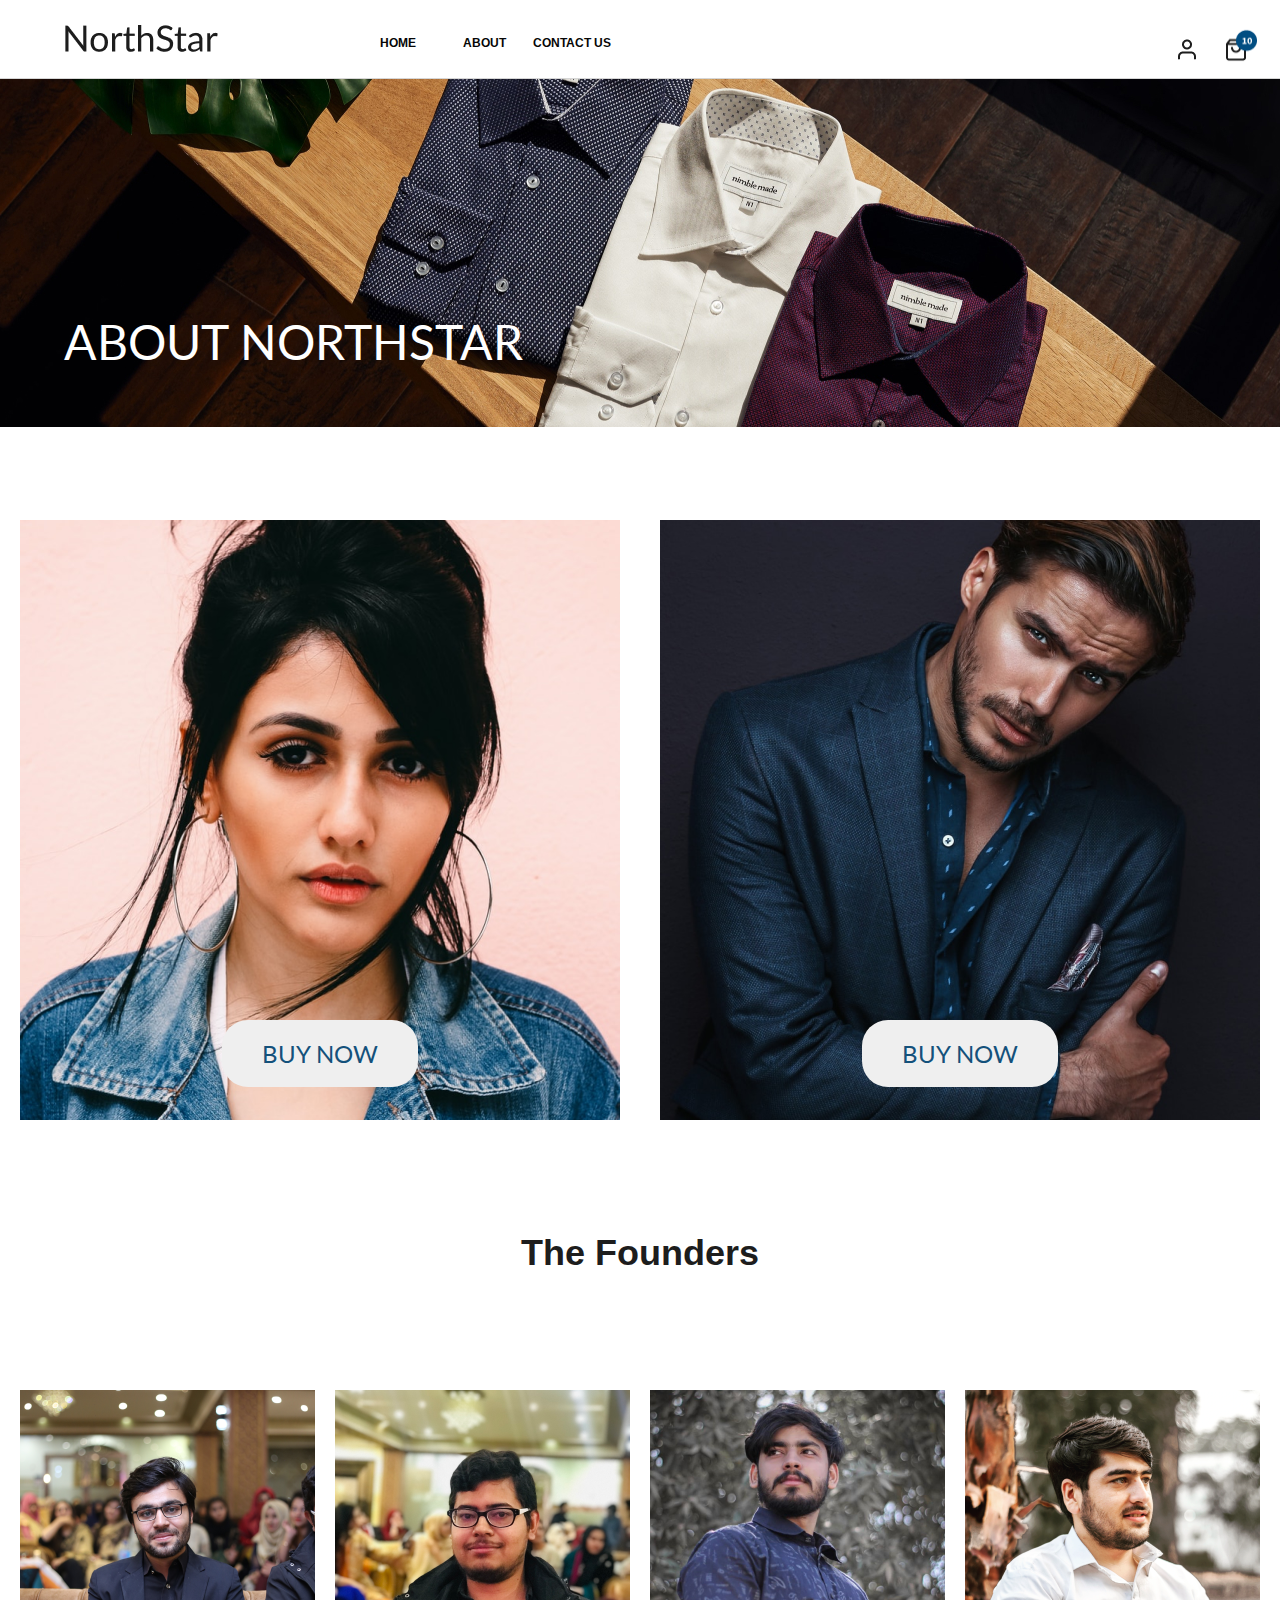
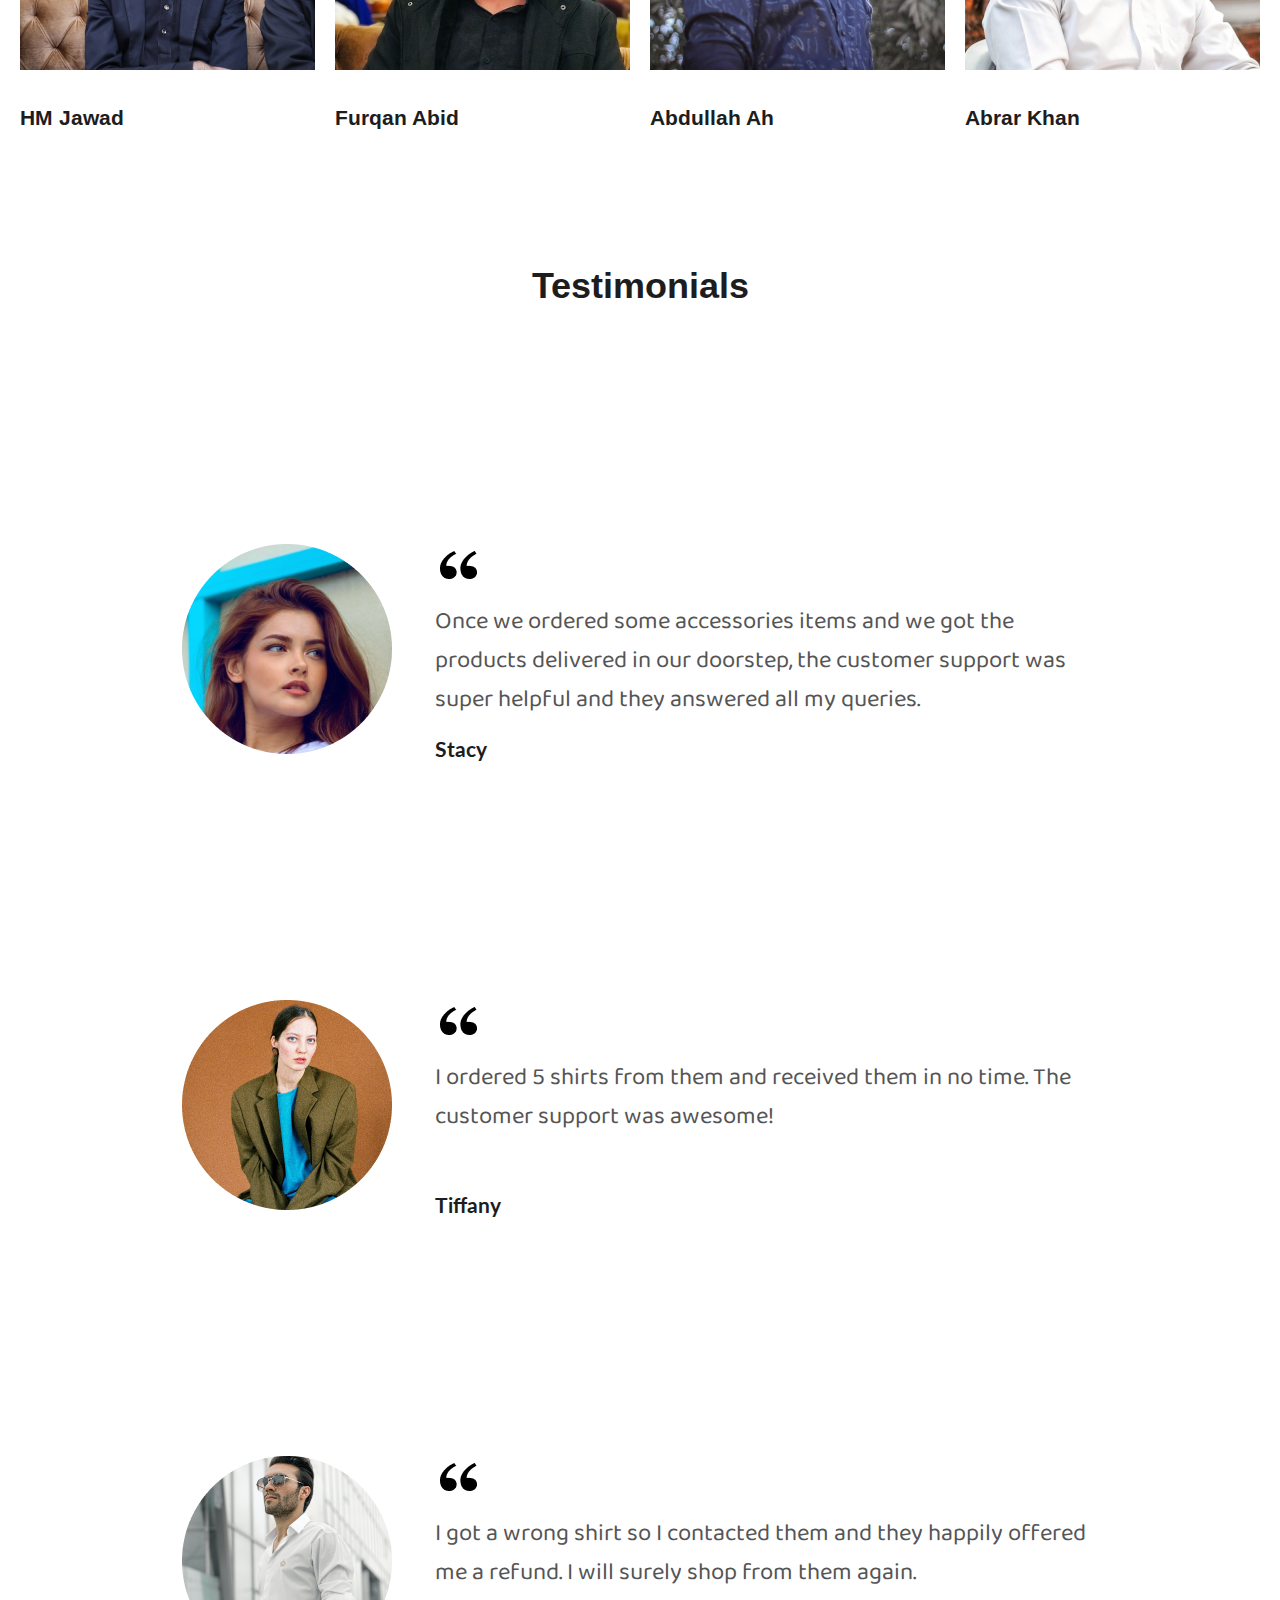
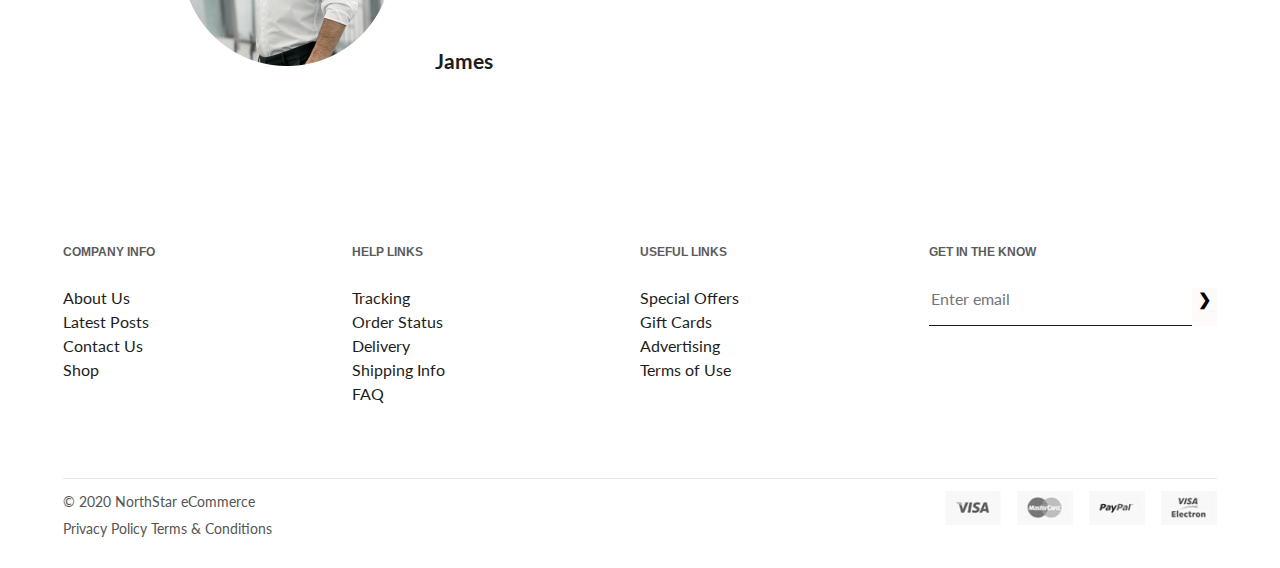
==== about.html @ 8b6afe8f "reviwe10/01/2568" ====
<!DOCTYPE html>
<html lang="en">
    <header>
        <meta charset="UTF-8">
        <meta name="viewport" content="width=device-width, initial-scale=1.0">
        <title>Multiple page</title>
        <link rel="stylesheet" href="about-style.css">
        <!-- font style -->
        <link rel="preconnect" href="https://fonts.googleapis.com">
        <link rel="preconnect" href="https://fonts.gstatic.com" crossorigin>
        <link href='https://fonts.googleapis.com/css?family=Baloo' rel='stylesheet'>
        <link href="https://fonts.googleapis.com/css2?family=Arimo:ital,wght@0,400..700;1,400..700&family=Lato:ital,wght@0,100;0,300;0,400;0,700;0,900;1,100;1,300;1,400;1,700;1,900&display=swap" rel="stylesheet">

    <body>
        <head>
            <nav>
                <div class="logo">
                    <img src="images/home/logo.png">
                </div>
                <div class="nav-groug">
                    <div class="nav-mix">
                    <div class="nav-links">
                        <a href="index.html">HOME</a>
                        <a href="about.html">ABOUT</a>
                        <a href="contact.html">CONTACT US</a>
                    </div>
                    </div>
                    <div class="nav-login">
                        <img class="user-icon" src="images/home/user-icon.png">
                        <img class="cart-icon" src="images/home/cart-icon.png">
                        <img class="menu-icon" src="images/home/menu-icon.png">
                    </div>
                </div>
            </nav>
        </head>

        <section class="welcome">
            <img src="images/about-northstar/bg-about.png">
            <div class="welcome-overlay">
                <h1>About Northstar</h1>
            </div>
        </section>

        <!-- select man or woman -->
        <section class="select-mix">
            <div class="select woman">
                <img src="images/about-northstar/select-woman.png">
                <div class="select-overlay">
                    <button>BUY NOW</button> 
                </div>
            </div>
            <div class="select man">
                <img src="images/about-northstar/select-man.png">
                <div class="select-overlay">
                    <button>BUY NOW</button> 
                </div>
            </div>
        </section>

        <!-- The Founders -->
        <section class="the-founders">
            <div class="the-founders-title">
                <h2>The Founders</h2>
            </div>

            <div class="the-founders-mix">
                <div class="the-founders-people">
                    <img src="images/about-northstar/founders-1.png">
                    <b>HM Jawad</b>
                </div>
                <div class="the-founders-people two">
                    <img src="images/about-northstar/founders-2.png">
                    <b>Furqan Abid</b>
                </div>
                <div class="the-founders-people three">
                    <img src="images/about-northstar/founders-3.png">
                    <b>Abdullah Ah</b>
                </div>
                <div class="the-founders-people four">
                    <img src="images/about-northstar/founders-4.png">
                    <b>Abrar Khan</b>
                </div>
            </div>
        </section>

        <!-- Testimonials -->
        <section class="testimonials-mix">
            <div class="testimonials-title">
                <h2>Testimonials</h2>
            </div>

            <div class="testimonials-people">
                <div class="testimonials-images">
                    <img src="images/about-northstar/testimonials-people-1.png">
                </div>
                <div class="testimonials-text">
                    <img src="images/about-northstar/testimonials-icon.png">
                    <b>Once we ordered some accessories items and we got the products delivered in our doorstep, the customer support was super helpful and they answered all my queries.</b>
                    <p>Stacy</p>
                </div>
            </div>
            <div class="testimonials-people two">
                <div class="testimonials-images two">
                    <img src="images/about-northstar/testimonials-people-2.png">
                </div>
                <div class="testimonials-text two">
                    <img src="images/about-northstar/testimonials-icon.png">
                    <b>I ordered 5 shirts from them and received them in no time. The customer support was awesome!</b>
                    <p>Tiffany</p>
                </div>
            </div>
            <div class="testimonials-people three">
                <div class="testimonials-images three">
                    <img src="images/about-northstar/testimonials-people-3.png">
                </div>
                <div class="testimonials-text three">
                    <img src="images/about-northstar/testimonials-icon.png">
                    <b>I got a wrong shirt so I contacted them and they happily offered me a refund. I will surely shop from them again.</b>
                    <p>James</p>
                </div>
            </div>
        </section>

        <!-- footer -->
        <footer class="footer">
            <div class="footer-mix">
                <div class="footer-list">
                    <b>Company Info</b>
                    <p>About Us</p>
                    <p>Latest Posts</p>
                    <p>Contact Us</p>
                    <p>Shop</p>
                </div>
                <div class="footer-list footer-two">
                    <b>Help Links</b>
                    <p>Tracking</p>
                    <p>Order Status</p>
                    <p>Delivery</p>
                    <p>Shipping Info</p>
                    <p>FAQ</p>
                </div>
                <div class="footer-list footer-three">
                    <b>Useful Links</b>
                    <p>Special Offers</p>
                    <p>Gift Cards</p>
                    <p>Advertising</p>
                    <p>Terms of Use</p>
                </div>
                <div class="footer-list footer-four">
                    <b>Get in the Know</b>
                    <form class="email-form">
                        <input type="email" placeholder="Enter email">
                        <button type="submit">&#10095;</button>
                    </form>
                </div>
            </div>
            <div class="footer-bottom">
                <div class="footer-policy">
                    <p class="footer-title">© 2020 NorthStar eCommerce</p>
                    <p class="footer-title-two">Privacy Policy  Terms & Conditions</p>
                </div>
                <div class="payment-icons">
                    <img src="images/home/footer-visa-1.png" >
                    <img src="images/home/footer-master-card-2.png" >
                    <img src="images/home/footer-paypal-3.png" >
                    <img src="images/home/footer-electon-4.png" >
                </div>
            </div>
        </footer>

    </body>
</html>
---- about-style.css ----
body {
    margin: 0;
    padding: 0;
    color: #333;
    font-weight: 400;
    font-style: normal;
    width: 100%;
    overflow-x: hidden;
}

header {
    background: #FFFFFF;
    color: #5b5b5b;
    position: sticky;
    scroll-snap-type: y mandatory;
    top: 0;
    z-index: 1000;
}

.logo {
    max-width: 156px;
    height: 44px;
    /* padding: 0px; */
    /* margin: 0; */
    /* display: flex; */
    align-content: center;
}

h1 {
    font-family: "Lato";
    font-style: normal;
}

p {
    font-family: "Lato";
    font-style: normal;
    font-weight: 400;
}

a {
    font-family: "Lato";
    font-style: normal;
}

button {
    font-family: "Lato";
    font-style: normal;
}

nav {
    display: flex;
    align-items: flex-end;
    padding: 18px 65px 16px;
    color: #fff;
    border-bottom: 1px solid #D6D6D6;
    gap: 140px;
}

.nav-groug {
    display: flex;
    justify-content: space-between
}

.nav-mix {
    display: flex;
}

.nav-links {
    list-style: none;
    color: #fff;
    gap: 8px;
    margin: 0;
    padding: 0;
    align-items: center;
    display: flex;
}

.nav-links a {
    font-family: "Arimo";
    font-weight: 700;
    font-style: normal;
    font-size: 12px;
    transition: color 0.3s;
    text-decoration: none;
    color: #060606;
    width: 79px;
    height: 16px;
    text-align: center;
}

.nav-login {
    display: flex;
    gap: 25px;
    margin: 0;
    padding-left: 564px;
    align-items: flex-end;
}

.user-icon .menu-icon {
    width: 24px;
    height: 24px;
}

.cart-icon {
    width: 33px;
    height: 39px;
}

.nav-links a:hover {
    color: #024E82;
}

.welcome {
    color: #060606;
    text-align: center;
    position: relative;
}

.welcome img {
    /* max-width: 1440px; */
    height: 348px;
    object-fit: cover;
    width: 100%;
}

.welcome-overlay {
    position: absolute;
    bottom: 70px;
    max-width: 460px;
    width: 100%;
    /* transform: translate(60px, -50%); */
    text-transform: uppercase;
    left: 63px;
}

.welcome h1 {
    color: #ffffff;
    font-size: 48px;
    margin: 0;
    font-weight: 400;
    width: 460px;
    height: 48px;
}

/* select man or woman */
.select-mix {
    grid-template-columns: 600px 600px;
    display: grid;
    gap: 40px;
    justify-content: center;
    margin: 89px 63px 0;
}

.select {
    position: relative;
}

.select img {
    width: 600px;
    height: 600px;
}

.select-overlay {
    position: absolute;
    bottom: 37px;
    /* max-width: 460px; */
    /* width: 100%; */
    /* transform: translate(-50%, -50%); */
    left: 202px;
}

.select-mix button {
    font-family: 'Lato';
    font-size: 24px;
    font-weight: 400;
    color: #14517B;
    width: 196px;
    height: 67px;
    border-radius: 26px;
    border: none;
}

.select-mix button:hover {
    background-color: #024E82;
    color: #D6D6D6;
}

/* The Founders */
.the-founders {
    display: flex;
    flex-direction: column;
    align-items: center;
    margin: 107px 63px 110px;
}

.the-founders-title {
    margin-bottom: 115px;
}

.the-founders-title h2 {
    font-family: Arimo;
    font-size: 36px;
    font-weight: 700;
    margin: 0;
    color: #1D1D1D;
}

.the-founders-mix {
    display: grid;
    grid-template-columns: repeat(4, 295px);
    gap: 20px;
}

.the-founders-people {
    height: 364px;
}

.the-founders-mix img {
    width: 295px;
    height: 280px;
    object-fit: cover;
    margin-bottom: 32px;
}

.the-founders-mix b {
    font-family: 'Arimo';
    font-size: 21px;
    font-weight: 700;
    /* text-align: center; */
    color: #1D1D1D;
}

/* Testimonials */
.testimonials-mix {
    display: flex;
    flex-direction: column;
    align-items: center;
    /* margin: 107px 63px 110px; */
}

.testimonials-title {
    margin-bottom: 115px;
}

.testimonials-title h2 {
    font-family: Arimo;
    font-size: 36px;
    font-weight: 700;
    margin: 0;
    color: #1D1D1D;
}

.testimonials-people {
    display: grid;
    grid-template-columns: 210px 663px;
    width: 1366px;
    height: 456px;
    justify-content: center;
    align-items: center;
    gap: 43px;
}

.testimonials-text {
    display: flex;
    flex-direction: column;
}

.testimonials-text img {
    width: 48px;
    height: 48px;
    margin-bottom: 12px;
}

.testimonials-text b {
    width: 663px;
    height: 102px;
    font-family: 'Baloo';
    font-weight: 400;
    font-size: 24px;
    color: #555555;
}

.testimonials-text p {
    font-size: 21px;
    font-weight: 700;
    color: #1D1D1D;
    margin: 0;
    margin-top: 32px;
}

/* footer */
.footer {
    padding: 53px 63px 31px;
}

.footer-mix {
    display: flex;
    margin-bottom: 70px;
}

.footer-list {
    flex: 1;
    min-width: 200px;
}

.footer-list b {
    font-size: 12px;
    text-transform: uppercase;
    display: block;
    margin-bottom: 29px;
    font-weight: 700;
    font-family: 'Arimo';
}

.footer-list p {
    margin: 0 0 5px;
    font-size: 16px;
    color: #1D1D1D;
}

.footer-list p:hover {
    text-decoration: underline;
}

.email-form {
    display: flex;
    align-items: center;
    color: #555555;
}

.email-form input {
    flex: 1;
    padding-bottom: 17px;
    border: none;
    font-size: 16px;
    font-family: 'Lato';
    font-weight: 400;
    display: block;
    border-bottom: 1px solid #1D1D1D;
}

.email-form button {
    padding-bottom: 17px;
    border: none;
    background-color: snow;
    font-size: 16px;
    font-weight: 900;
}

.email-form button:hover {
    color: #ef1313;
}

.footer-bottom {
    display: flex;
    justify-content: space-between;
    align-items: center;
    font-size: 14px;
    color: #555555;
    border-top: 1px solid #E8E8E8;
}

.footer-title {
    margin-bottom: 10px;
}

.footer-title-two {
    margin: 0;
}

.payment-icons {
    display: flex;
    gap: 16px;
}

.payment-icons img {
    width: 56px;
    height: 34px;
}
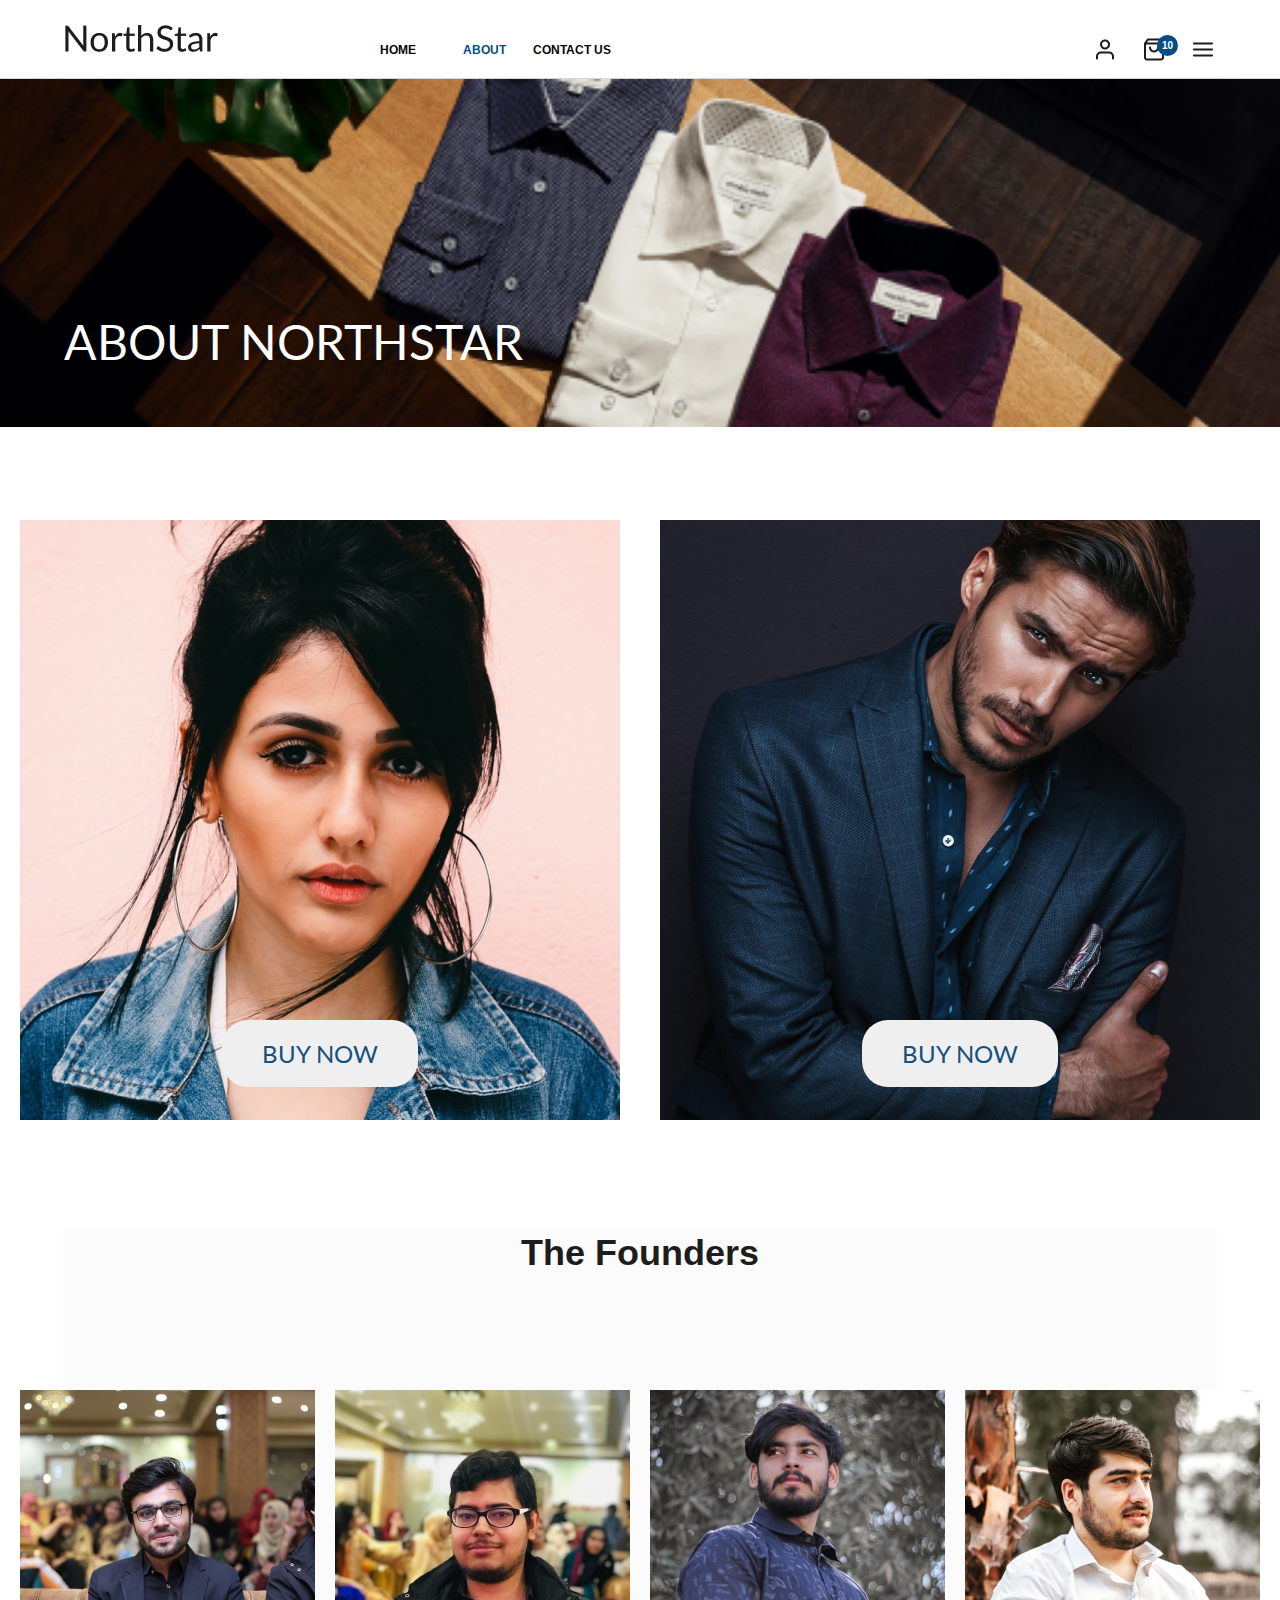
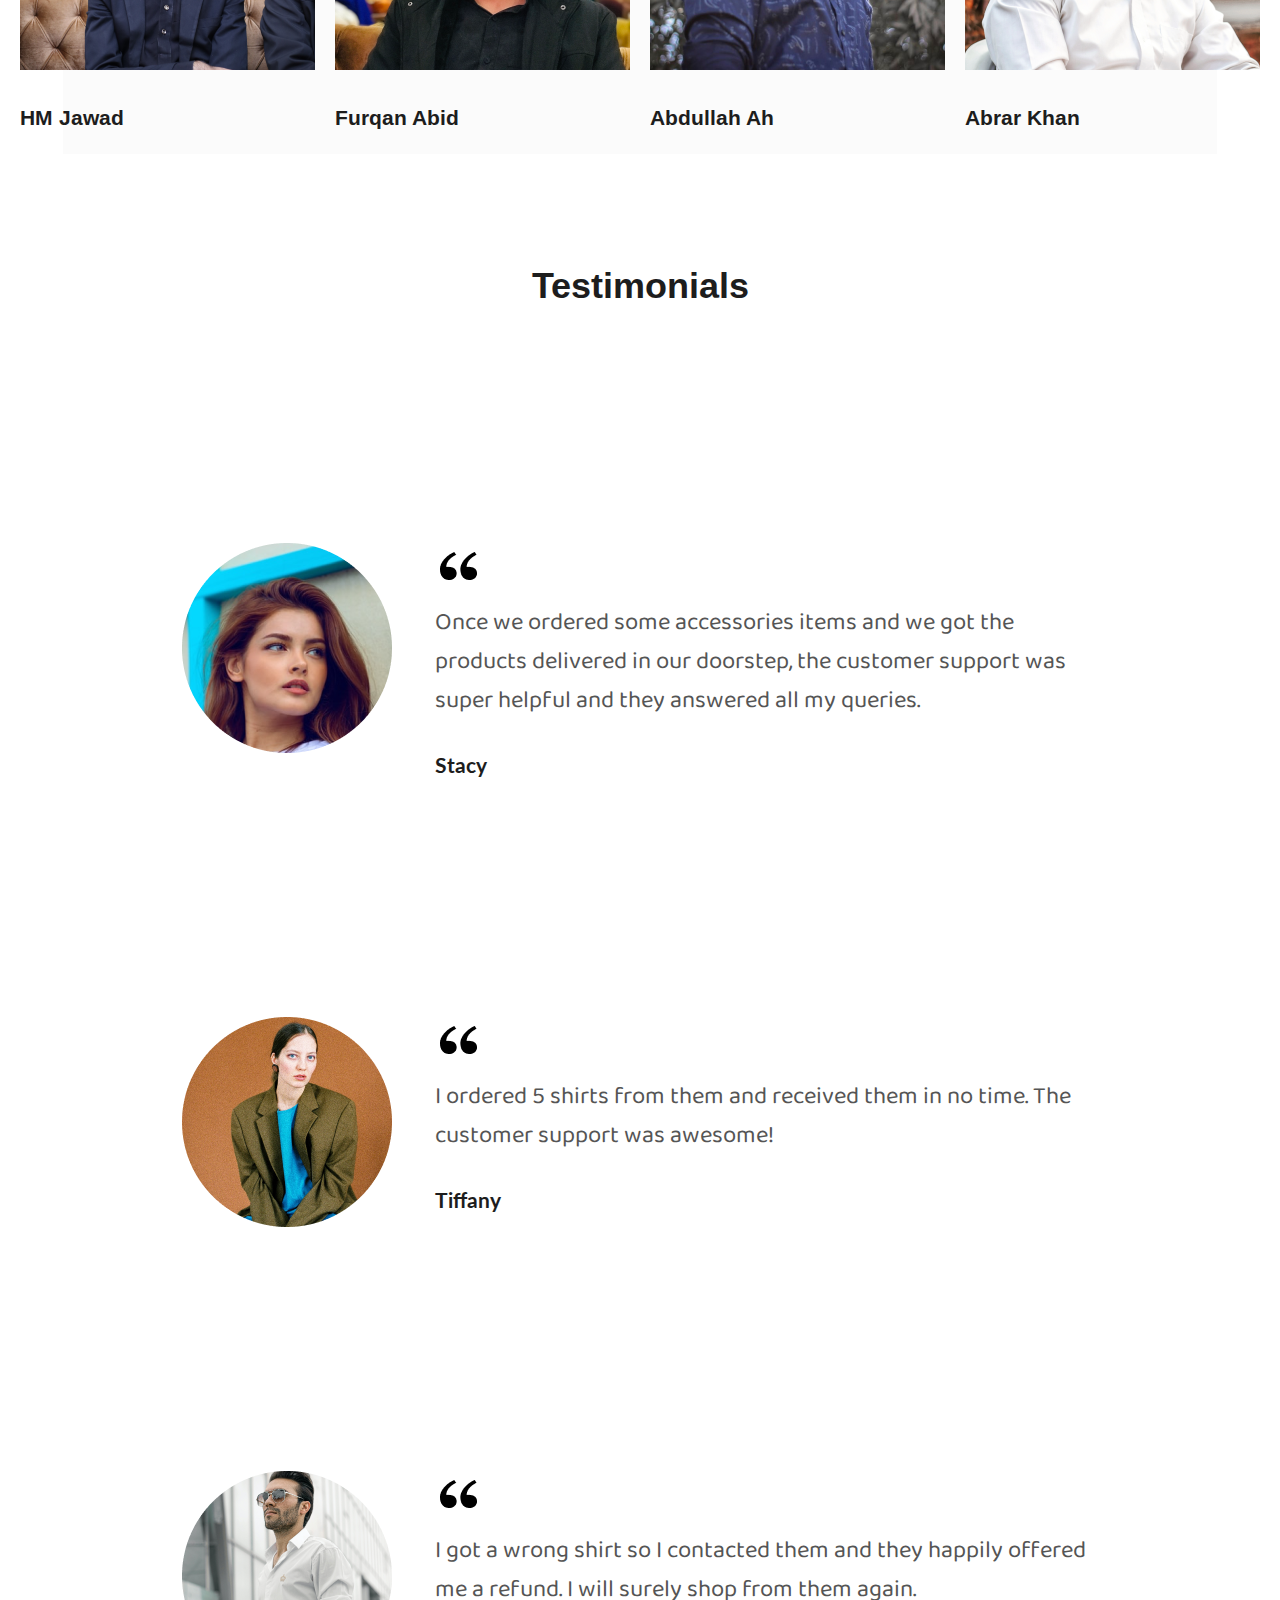
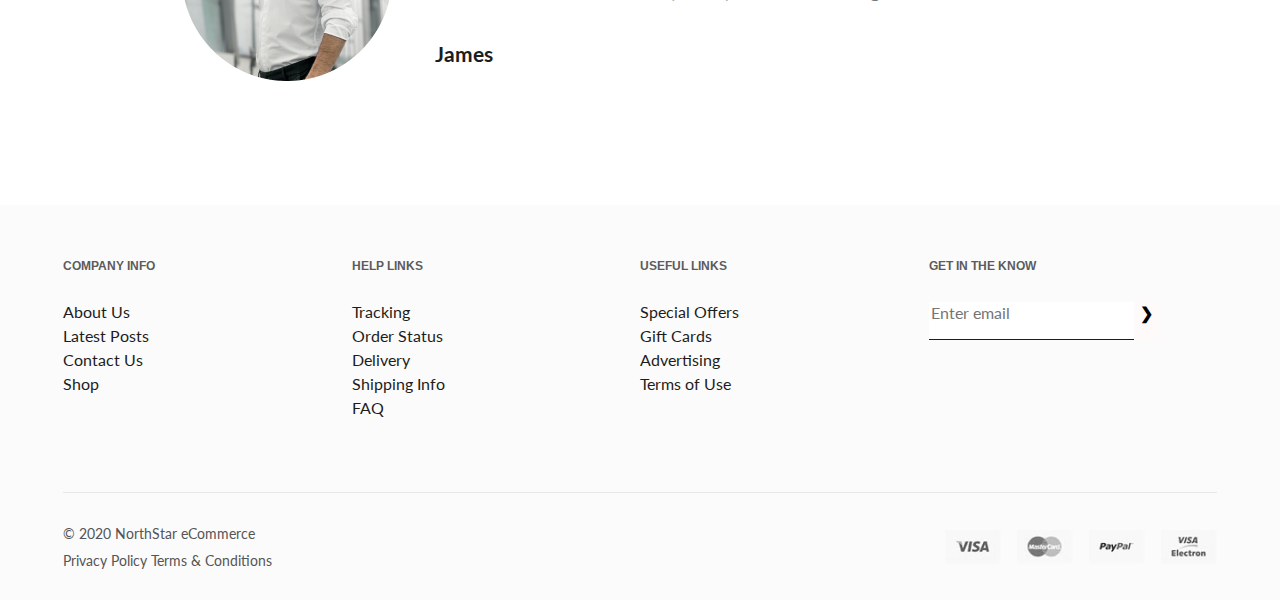
==== commit bc71670b: "review code 15/01/68-2" ====
--- a/about.html
+++ b/about.html
@@ -4,7 +4,7 @@
         <meta charset="UTF-8">
         <meta name="viewport" content="width=device-width, initial-scale=1.0">
         <title>Multiple page</title>
-        <link rel="stylesheet" href="about-style.css">
+        <link rel="stylesheet" href="style.css">
         <!-- font style -->
         <link rel="preconnect" href="https://fonts.googleapis.com">
         <link rel="preconnect" href="https://fonts.gstatic.com" crossorigin>
@@ -20,23 +20,38 @@
                 <div class="nav-groug">
                     <div class="nav-mix">
                     <div class="nav-links">
-                        <a href="index.html">HOME</a>
-                        <a href="about.html">ABOUT</a>
-                        <a href="contact.html">CONTACT US</a>
+                        <a href="index.html" class="nav-black">HOME</a>
+                        <a href="about.html" class="nav-blue">ABOUT</a>
+                        <a href="contact.html" class="nav-black">CONTACT US</a>
                     </div>
                     </div>
                     <div class="nav-login">
                         <img class="user-icon" src="images/home/user-icon.png">
-                        <img class="cart-icon" src="images/home/cart-icon.png">
+                        <div class="cart-mix">
+                            <img class="cart-icon" src="images/home/cart-icon.png" alt="Cart Icon">
+                            <div class="cart-circle">
+                              <!-- <img src="images/home/cart-icon-circle.png" alt="Cart Icon Circle"> -->
+                              <div class="cart-num">
+                                <input type="text" value="10" />
+                              </div>
+                            </div>
+                        </div>
                         <img class="menu-icon" src="images/home/menu-icon.png">
                     </div>
                 </div>
             </nav>
         </head>
-
-        <section class="welcome">
+        <div class="hamburger-menu">
+            <nav class="hamham-bar">
+                <a href="index.html">HOME</a>
+                <a href="about.html">ABOUT</a>
+                <a href="contact.html">CONTACT US</a>
+            </nav>
+        </div>
+
+        <section class="welcome-mini">
             <img src="images/about-northstar/bg-about.png">
-            <div class="welcome-overlay">
+            <div class="welcome-overlay-mini">
                 <h1>About Northstar</h1>
             </div>
         </section>
@@ -89,36 +104,45 @@
                 <h2>Testimonials</h2>
             </div>
 
-            <div class="testimonials-people">
-                <div class="testimonials-images">
-                    <img src="images/about-northstar/testimonials-people-1.png">
-                </div>
-                <div class="testimonials-text">
-                    <img src="images/about-northstar/testimonials-icon.png">
-                    <b>Once we ordered some accessories items and we got the products delivered in our doorstep, the customer support was super helpful and they answered all my queries.</b>
-                    <p>Stacy</p>
-                </div>
-            </div>
-            <div class="testimonials-people two">
-                <div class="testimonials-images two">
-                    <img src="images/about-northstar/testimonials-people-2.png">
-                </div>
-                <div class="testimonials-text two">
-                    <img src="images/about-northstar/testimonials-icon.png">
-                    <b>I ordered 5 shirts from them and received them in no time. The customer support was awesome!</b>
-                    <p>Tiffany</p>
-                </div>
-            </div>
-            <div class="testimonials-people three">
-                <div class="testimonials-images three">
-                    <img src="images/about-northstar/testimonials-people-3.png">
-                </div>
-                <div class="testimonials-text three">
-                    <img src="images/about-northstar/testimonials-icon.png">
-                    <b>I got a wrong shirt so I contacted them and they happily offered me a refund. I will surely shop from them again.</b>
-                    <p>James</p>
-                </div>
-            </div>
+            <div class="big-testimonials">
+                <div class="testimonials-people">
+                    <div class="testimonials-images">
+                        <img src="images/about-northstar/testimonials-people-1.png">
+                    </div>
+                    <div class="testimonials-text">
+                        <img src="images/about-northstar/testimonials-icon.png">
+                        <b>Once we ordered some accessories items and we got the products delivered in our doorstep, the customer support was super helpful and they answered all my queries.</b>
+                        <p>Stacy</p>
+                    </div>
+                </div>                
+            </div>
+
+            <div class="big-testimonials">
+                <div class="testimonials-people">
+                    <div class="testimonials-images">
+                        <img src="images/about-northstar/testimonials-people-2.png">
+                    </div>
+                    <div class="testimonials-text">
+                        <img src="images/about-northstar/testimonials-icon.png">
+                        <b>I ordered 5 shirts from them and received them in no time. The customer support was awesome!</b>
+                        <p>Tiffany</p>
+                    </div>
+                </div>                
+            </div>
+
+            <div class="big-testimonials">
+                <div class="testimonials-people">
+                    <div class="testimonials-images">
+                        <img src="images/about-northstar/testimonials-people-3.png">
+                    </div>
+                    <div class="testimonials-text">
+                        <img src="images/about-northstar/testimonials-icon.png">
+                        <b>I got a wrong shirt so I contacted them and they happily offered me a refund. I will surely shop from them again.</b>
+                        <p>James</p>
+                    </div>
+                </div>                
+            </div>
+
         </section>
 
         <!-- footer -->
@@ -168,5 +192,14 @@
             </div>
         </footer>
 
+        <script>
+            const hamburger = document.querySelector('.menu-icon');
+            const hamburgermenu = document.querySelector('.hamburger-menu');
+    
+            hamburger.addEventListener('click', () => {
+                hamburgermenu.classList.toggle('show');
+            });
+        </script>
+
     </body>
 </html>
--- a/style.css
+++ b/style.css
@@ -0,0 +1,1571 @@
+/* * {
+    border: 1px solid red;
+} */
+
+body {
+    margin: 0;
+    padding: 0;
+    color: #333;
+    font-weight: 400;
+    font-style: normal;
+    width: 100%;
+    overflow-x: hidden;
+}
+
+header {
+    background: #FFFFFF;
+    color: #5b5b5b;
+    position: sticky;
+    scroll-snap-type: y mandatory;
+    top: 0;
+    z-index: 1000;
+}
+
+.logo {
+    max-width: 156px;
+    height: 44px;
+    /* padding: 0px; */
+    /* margin: 0; */
+    /* display: flex; */
+    align-content: center;
+}
+
+h1 {
+    font-family: "Lato";
+    font-style: normal;
+}
+
+p {
+    font-family: "Lato";
+    font-style: normal;
+}
+
+a {
+    font-family: "Lato";
+    font-style: normal;
+}
+
+button {
+    font-family: "Lato";
+    font-style: normal;
+}
+
+nav {
+    display: flex;
+    align-items: flex-end;
+    padding: 18px 65px 16px;
+    color: #fff;
+    border-bottom: 1px solid #D6D6D6;
+    gap: 140px;
+}
+
+.nav-groug {
+    display: flex;
+    justify-content: space-between;
+    width: 100%;
+}
+
+.nav-mix {
+    display: flex;
+}
+
+.nav-links {
+    list-style: none;
+    color: #fff;
+    gap: 8px;
+    margin: 0;
+    padding: 0;
+    align-items: center;
+    display: flex;
+}
+
+.nav-links a {
+    font-family: "Arimo";
+    font-weight: 700;
+    font-style: normal;
+    font-size: 12px;
+    transition: color 0.3s;
+    text-decoration: none;
+    width: 79px;
+    height: 16px;
+    text-align: center;
+}
+
+.nav-login {
+    display: flex;
+    gap: 25px;
+    margin: 0;
+    /* padding-left: 564px; */
+    align-items: flex-end;
+    cursor: pointer;
+}
+
+.user-icon .menu-icon {
+    width: 24px;
+    height: 24px;
+}
+
+.cart-icon {
+    width: 24px;
+}
+
+.cart-mix {
+  position: relative;
+  display: inline-block;
+}
+
+.cart-icon {
+    display: flex;
+}
+
+.cart-circle {
+    position: absolute;
+    /* top: 0; */
+    right: -12px;
+    /* transform: translateY(-50%); */
+    display: flex;
+    align-items: center;
+    justify-content: center;
+    background-color: #024E82;
+    color: #fff;
+    border-radius: 50%;
+    width: 21px;
+    height: 21px;
+    bottom: 6px;
+}
+
+.cart-num {
+    display: flex;
+}
+
+.cart-num input {
+    border: none;
+    background: transparent;
+    color: #fff;
+    text-align: center;
+    font-size: 10px;
+    /* width: 20px; */
+    font-weight: 700;
+    width: 100%;
+}
+
+/* .cart-num input:focus {
+  outline: none;
+} */
+
+/* .nav-links a:hover {
+    color: #024E82;
+} */
+
+.nav-blue {
+    color: #024E82;
+}
+
+.nav-black {
+    color: #060606;
+}
+
+.menu-icon {
+    cursor: pointer;
+}
+
+.hamham-bar {
+    cursor: pointer;
+    flex-direction: column;
+    align-items: flex-start;
+    gap: 15px;
+    padding: 0px 15px;
+    border: none;
+}
+
+.hamham-bar a {
+    text-decoration: none;
+    list-style: none;
+    color: black;
+}
+
+.hamham-bar a:hover{
+    color: #0056b3;
+}
+
+/* Hamburger Menu */
+.hamburger-menu {
+    display: none;
+    flex-direction: column;
+    position: absolute;
+    top: 84px;
+    left: 0;
+    background-color: white;
+    width: 100%;
+    box-shadow: 0px 4px 6px rgba(0, 0, 0, 0.1);
+    padding: 20px;
+    z-index: 999;
+}
+    
+.hamburger-menu.show {
+    display: flex;
+    flex-direction: column;
+}
+
+.welcome {
+    color: #060606;
+    text-align: center;
+    position: relative;
+}
+
+.welcome img {
+    /* max-width: 1440px; */
+    height: 648px;
+    object-fit: cover;
+    width: 100%;
+}
+
+.welcome-overlay {
+    position: absolute;
+    top: 50%;
+    right: 102px;
+    max-width: 460px;
+    /* height: 384px; */
+    width: 100%;
+    transform: translateY(-50%);
+    text-transform: uppercase;
+}
+
+.welcome h1 {
+    color: #ffffff;
+    font-size: 48px;
+    /* font-weight: bold; */
+    line-height: 73px;
+    margin: 0;
+    text-align: center;
+    /* font-family: 'LATO'; */
+    font-weight: 800;
+    line-height: 48px;
+    /* width: 492px; */
+    height: 104px;
+    padding-bottom: 48px;
+    text-shadow: #00000040 4px 0 4px;
+}
+
+.welcome button {
+    background: none;
+    color: #ffffff;
+    border: none;
+    font-size: 21px;
+    width: 175px;
+    height: 58px;
+    line-height: 22px;
+    border: 5px solid rgba(255, 255, 255, 1);
+    font-weight: 700;
+    font-family: 'Lato';
+    cursor: pointer;
+}
+
+.welcome button:hover{
+    background-color: #45c39f;
+    color: #ffffff;
+}
+
+/* about/contact */
+.welcome-mini {
+    color: #060606;
+    text-align: center;
+    position: relative;
+}
+
+.welcome-mini img {
+    /* max-width: 1440px; */
+    height: 348px;
+    object-fit: cover;
+    width: 100%;
+}
+
+.welcome-overlay-mini {
+    position: absolute;
+    bottom: 70px;
+    max-width: 460px;
+    width: 100%;
+    /* transform: translate(60px, -50%); */
+    text-transform: uppercase;
+    left: 63px;
+}
+
+.welcome-mini h1 {
+    color: #ffffff;
+    font-size: 48px;
+    margin: 0;
+    font-weight: 400;
+    width: 460px;
+    height: 48px;
+}
+
+/* Discover NEW Arrivals */
+.new-arrivals {
+    /* display: flex;
+    flex-direction: column;
+    align-items: center; */
+    margin: 42px 63px 18px;
+}
+
+.discover-new-arrivals {
+    /* text-align: center; */
+    /* width: calc(1366px - 116px); */
+    /* margin: 42px auto; */
+    text-align: center;
+    margin-bottom: 48px;
+}
+
+.discover-new-arrivals h2 {
+    font-family: Arimo;
+    font-size: 36px;
+    font-weight: 700;
+    margin: 0;
+    color: rgba(29, 29, 29, 1);
+}
+
+.discover-new-arrivals p {
+    font-weight: 400;
+    font-size: 20px;
+    color: rgba(85, 85, 85, 1);
+    margin: 16px 0 0;
+    height: 48px;
+}
+
+.products-mix {
+    display: grid;
+    grid-template-columns: repeat(4, 295px);
+    gap: 48px 20px;
+    width: calc(1366px - 116px);
+    margin: 42px auto;
+}
+
+.products {
+    display: flex;
+    flex-direction: column;
+    /* justify-content: center; */
+    align-items: center;
+}
+
+.products-mix img {
+    width: 295px;
+    height: 342px;
+    object-fit: cover;
+}
+
+.products-mix b {
+    font-family: 'Baloo';
+    font-size: 16px;
+    font-weight: 400;
+    text-align: center;
+    color: rgba(29, 29, 29, 1);
+    margin: 16px 0 6px;
+}
+
+.products-mix p {
+    font-size: 16px;
+    font-weight: 400;
+    color: #555555;
+    margin: 0;
+}
+
+/* option */
+.option-mix {
+    display: grid;
+    grid-template-columns: repeat(4, 233px);
+    /* justify-content: space-around; */
+    gap: 82px;
+    padding: 70px 0 70px 73px;
+    /* width: 100%; ปิดเพราะทำหน้าจอมือถือ */
+    max-width: 1240px;
+    margin: 0 auto;
+}
+
+.shop-img {
+    width: 30px;
+}
+
+.option-mix img {
+    width: 24px;
+    /* height: 28px; */
+    object-fit: fill;
+}
+
+.option-mix b {
+    font-family: 'Baloo';
+    font-size: 16px;
+    font-weight: 400;
+    color: rgba(29, 29, 29, 1);
+}
+
+.option-mix p {
+    font-weight: 400;
+    font-size: 16px;
+    color: #555555;
+    margin-top: 8px;
+}
+
+.option {
+    display: grid;
+    grid-template-columns: repeat(2, auto);
+    gap: 22px;
+}
+
+/* promotion */
+.promotion-mix {
+    grid-template-columns: 715px 505px;
+    display: grid;
+    gap: 20px;
+    justify-content: center;
+    margin: 37px 63px 89px;
+}
+
+.promotion {
+    background-color: black;
+    display: flex;
+    flex-direction: column;
+    height: 429px;
+    align-items: center;
+    justify-content: center;
+}
+
+.promotion-mix h1 {
+    font-size: 32px;
+    font-weight: 400;
+    text-transform: uppercase;
+    color: white;
+    margin: 0;
+}
+
+.promotion-mix p {
+    font-size: 18px;
+    font-weight: 400;
+    color: white;
+    width: 406px;
+    text-align: center;
+    margin: 24px 0 32px;
+}
+
+.promotion-mix button {
+    font-family: 'Lato';
+    font-size: 14px;
+    font-weight: 400;
+    color: #024E82;
+    width: 140px;
+    height: 48px;
+    cursor: pointer;
+    border: none;
+}
+
+.promotion-mix button:hover {
+    background-color: #024E82;
+    color: #D6D6D6;
+}
+
+/* Top product */
+.image-container {
+    position: relative;
+    overflow: hidden;
+}
+
+.image-container img {
+    width: 100%;
+    height: 100%;
+    object-fit: cover;
+    transition: transform 0.3s ease-in-out;
+}
+
+.image-container:hover img {
+    transform: scale(1.1); /* Zoom-in effect */
+}
+
+.hover-overlay {
+    position: absolute;
+    top: 50%;
+    left: 50%;
+    width: 100%;
+    height: 100%;
+    background-color: rgba(58, 58, 58, 0.72);
+    display: flex;
+    align-items: center;
+    justify-content: center;
+    opacity: 0;
+    transition: opacity 0.3s ease-in-out;
+    transform: translate(-50%, -50%);
+}
+
+.image-container:hover .hover-overlay {
+    opacity: 1;
+    cursor: pointer;
+}
+
+.hover-overlay button {
+    background-color: white;
+    color: black;
+    border: none;
+    font-size: 14px;
+    font-weight: bold;
+    transition: background-color 0.3s ease;
+    width: 153px;
+    height: 48px;
+    font-family: 'Lato';
+    color: #024E82;
+    cursor: pointer;
+}
+
+.hover-overlay button:hover {
+    background-color: black;
+    color: white;
+}
+
+.top-products-mix {
+    margin-bottom: 80px;
+}
+
+.top-sellers-mix {
+    /* margin: 42px 63px 110px; */
+    width: calc(1366px - 116px);
+    margin: 42px auto;
+}
+
+.show-now button {
+    width: 161px;
+    height: 58px;
+    font-size: 16px;
+    font-weight: 400;
+    color: #FFFFFF;
+    border-style: none;
+    background-color: #024E82;
+    cursor: pointer;
+    margin: 0 auto;
+    align-items: center;
+    display: flex;
+    text-align: center;
+    justify-content: center;
+}
+
+/* About page */
+.welcome-mini {
+    color: #060606;
+    text-align: center;
+    position: relative;
+}
+
+.welcome-mini img {
+    /* max-width: 1440px; */
+    height: 348px;
+    object-fit: cover;
+    width: 100%;
+}
+
+.welcome-overlay-mini {
+    position: absolute;
+    bottom: 70px;
+    max-width: 460px;
+    width: 100%;
+    /* transform: translate(60px, -50%); */
+    text-transform: uppercase;
+    left: 63px;
+}
+
+.welcome-mini h1 {
+    color: #ffffff;
+    font-size: 48px;
+    margin: 0;
+    font-weight: 400;
+    width: 460px;
+    height: 48px;
+}
+
+/* select man or woman */
+.select-mix {
+    grid-template-columns: 600px 600px;
+    display: grid;
+    gap: 40px;
+    justify-content: center;
+    margin: 89px 63px 0;
+}
+
+.select {
+    position: relative;
+}
+
+.select img {
+    width: 600px;
+    height: 600px;
+}
+
+.select-overlay {
+    position: absolute;
+    bottom: 37px;
+    /* max-width: 460px; */
+    /* width: 100%; */
+    /* transform: translate(-50%, -50%); */
+    left: 50%;
+    transform: translateX(-50%);
+}
+
+.select-mix button {
+    font-family: 'Lato';
+    font-size: 24px;
+    font-weight: 400;
+    color: #14517B;
+    width: 196px;
+    height: 67px;
+    border-radius: 26px;
+    border: none;
+    cursor: pointer;
+}
+
+.select-mix button:hover {
+    background-color: #024E82;
+    color: #D6D6D6;
+}
+
+/* The Founders */
+.the-founders {
+    display: flex;
+    flex-direction: column;
+    align-items: center;
+    margin: 107px 63px 110px;
+    background-color: #FBFBFB;
+}
+
+.the-founders-title {
+    margin-bottom: 115px;
+}
+
+.the-founders-title h2 {
+    font-family: Arimo;
+    font-size: 36px;
+    font-weight: 700;
+    margin: 0;
+    color: #1D1D1D;
+}
+
+.the-founders-mix {
+    display: grid;
+    grid-template-columns: repeat(4, 295px);
+    gap: 20px;
+}
+
+.the-founders-people {
+    height: 364px;
+}
+
+.the-founders-mix img {
+    width: 295px;
+    height: 280px;
+    object-fit: cover;
+    margin-bottom: 32px;
+}
+
+.the-founders-mix b {
+    font-family: 'Arimo';
+    font-size: 21px;
+    font-weight: 700;
+    /* text-align: center; */
+    color: #1D1D1D;
+}
+
+/* Testimonials */
+.testimonials-mix {
+    display: flex;
+    flex-direction: column;
+    align-items: center;
+    /* margin: 107px 63px 110px; */
+}
+
+.testimonials-title {
+    margin-bottom: 115px;
+}
+
+.testimonials-title h2 {
+    font-family: Arimo;
+    font-size: 36px;
+    font-weight: 700;
+    margin: 0;
+    color: #1D1D1D;
+}
+
+.big-testimonials {
+    margin: 120px 222px;
+}
+
+.testimonials-people {
+    display: grid;
+    grid-template-columns: 210px 663px;
+    width: 1366px;
+    /* height: 456px; */
+    justify-content: center;
+    /* align-items: center; */
+    gap: 43px;
+}
+
+.testimonials-text {
+    display: flex;
+    flex-direction: column;
+}
+
+.testimonials-text img {
+    width: 48px;
+    height: 48px;
+    margin-bottom: 12px;
+}
+
+.testimonials-text b {
+    /* width: 663px; */
+    font-family: 'Baloo';
+    font-weight: 400;
+    font-size: 24px;
+    color: #555555;
+}
+
+.testimonials-text p {
+    font-size: 21px;
+    font-weight: 700;
+    color: #1D1D1D;
+    margin: 0;
+    margin-top: 32px;
+}
+
+/* contact us from */
+.contact-mix {
+    display: grid;
+    grid-template-columns: 820px 350px;
+    gap: 102px;
+    justify-content: center;
+    margin: 149px 0 110px;
+}
+
+.contact-mix h1 {
+    font-size: 36px;
+    font-weight: 700;
+    font-family: 'Arimo';
+    color: #3A3939;
+    margin: 0;
+}
+
+.contact-mix h2 {
+    margin: 0px;
+    font-size: 24px;
+    font-family: 'Arimo';
+    font-weight: 700;
+    color: #1D1D1D;
+}
+
+.contact-mix p {
+    font-size: 16px;
+    color: #555555;
+    margin: 32px 0 48px;
+}
+
+.form {
+    display: grid;
+    grid-template-columns: 400px 400px;
+    gap: 20px;
+}
+
+.form p {
+    margin: 0px;
+}
+
+.form input {
+    margin-top: 8px;
+    width: 400px;
+    height: 58px;
+    border: 1px solid #EBEBEB;
+    cursor: pointer;
+}
+
+.form-textarea {
+    display: flex;
+    flex-direction: column;
+    cursor: pointer;
+}
+
+.form-textarea p {
+    margin: 20px 0 12px;
+}
+
+.form-textarea textarea {
+    width: 820px;
+    height: 188px;
+    border: 1px solid #EBEBEB;
+    cursor: pointer;
+}
+
+.form-textarea button {
+    width: 192px;
+    height: 58px;
+    margin-top: 24px;
+    font-size: 16px;
+    font-weight: 400;
+    background-color: #024E82;
+    color: white;
+    /* transform: unset; */
+    text-transform: uppercase;
+    border: none;
+    cursor: pointer;
+}
+
+.form-textarea button:hover {
+    background-color: #4f71b0;
+    color: white;
+}
+
+.infomation p {
+    margin: 16px 0 48px;
+}
+
+/* Product */
+/* select man or woman */
+.products-page-mix {
+    gap: 48px;
+    padding: 40px 0 263px 63px;
+    display: grid;
+    grid-template-columns: repeat(2, 550px);
+    margin: 0 auto;
+    max-width: 1366px;
+    /* width: calc(1366px - 63px); */
+    /* margin: 40px auto;*/
+}
+
+/* ส่วนลดมุมบนภาพ */
+  .mini-price-mix {
+    display: flex;
+    align-items: center;
+    justify-content: center;
+    background-color: #D6763C;
+    color: #fff;
+    border-radius: 50%;
+    width: 21px;
+    height: 21px;
+    /* bottom: 6px; */
+    position: absolute;
+    top: 16px;
+    left: 16px;
+    width: 42px;
+    height: 42px;
+  }
+  
+  .mini-price-num {
+      display: flex;
+  }
+  
+  .mini-price-num input {
+      border: none;
+      background: transparent;
+      color: #fff;
+      text-align: center;
+      font-size: 15px;
+      width: 100%;
+      font-weight: 700;
+  }
+
+/* Product Image Section */
+.product-view {
+    position: relative;
+}
+
+.product-view .bg-product {
+    width: 550px;
+    /* border-radius: 8px; */
+    height: 685px;
+}
+
+.products-detail-page h2 {
+    font-weight: 700;
+    font-size: 15px;
+    /* color: #555555; */
+    margin: 0;
+    font-family: 'Arimo';
+    /* transition: up; */
+    text-transform: uppercase;
+}
+
+.products-detail-page h2 a {
+    border-block-end-style: none;
+    text-decoration: none;
+    color: #555555;
+}
+
+.products-detail-page h2 .shop {
+    text-decoration: none;
+    cursor: pointer;
+    color: #1D1D1D;
+}
+
+.products-detail-price h1 {
+    font-size: 36px;
+    font-weight: 700;
+    font-family: 'Arimo';
+    margin: 16px 0 0;
+    color: #1D1D1D;
+}
+
+.star-mix{
+    display: flex;
+    margin: 44px 0 18px 0;
+    text-align: end;
+}
+
+.star-mix p {
+    margin: 0;
+    font-size: 13px;
+}
+
+.star-mix img {
+    width: 15px;
+    height: 15px;
+}
+
+.price-mix {
+    display: flex;
+}
+
+.price-sale {
+    color: #818181;
+    font-size: 24px;
+    margin: 0px;
+    margin-right: 0px 0px 0 13px;
+    padding-right: 13px;
+    text-decoration: line-through;
+    font-weight: 400;
+    font-family: 'Lato';
+}
+
+.price-discounted {
+    color: #024E82;
+    font-size: 24px;
+    /* font-weight: bold; */
+    margin: 0;
+    font-weight: 400;
+    font-family: 'Lato';
+}
+
+.price-text {
+    margin: 26px 0 36px;
+    color: #555;
+    height: 72px;
+    font-size: 16px;
+}
+
+.drop-list {
+    position: relative;
+    width: 210px;
+}
+
+.drop-list select {
+    width: 100%;
+    padding: 10px;
+    font-size: 16px;
+    border: 1px solid #EBEBEB;
+    background-color: #fff;
+    color: #333;
+    cursor: pointer;
+    font-family: 'Lato';
+}
+
+.drop-list select option {
+    padding: 10px;
+    font-size: 16px;
+    background-color: #fff;
+    color: #333;
+    width: 200px;
+    font-family: 'Lato';
+}
+
+.drop-list select option:hover {
+    background-color: #f0f0f0;
+}
+
+.add-to-cart {
+    padding: 0;
+    background-color: #024E82;
+    color: #fff;
+    text-transform: uppercase;
+    border: none;
+    cursor: pointer;
+    width: 165px;
+    height: 48px;
+    font-size: 14px;
+    margin: 36px 0 32px;
+}
+
+.add-to-cart:hover {
+    background-color: #0056b3;
+}
+
+.product-tags p {
+    font-size: 14px;
+    color: #666;
+    margin: 32px 0 46px;
+    line-height: 24px;
+}
+
+.icon-circle {
+    display: block;
+    background: #F1F1F1;
+    width: 32px;
+    height: 32px;
+    border-radius: 50%;
+    position: relative;
+    border: none;
+}
+
+.icon-mini {
+    display: flex;
+    gap: 5px;
+}
+
+.icon-mini img {
+    width: 20px;
+    height: 20px;
+    position: absolute;
+    top: 50%;
+    right: 50%;
+    transform: translate(50%, -50%);
+}
+
+.icon-mini .mail img {
+    width: 16px;
+    height: 16px;
+}
+
+/* Description Section */
+.product-description{
+    /* width: 100%; */
+    height: 301px;
+    margin: 0 auto 9px
+}
+
+.description-title {
+    display: flex;
+    padding-left: 48px;
+}
+
+.description-title h3 {
+    border: 1px solid #EBEBEB;
+    width: 136px;
+    height: 56px;
+    text-align: center;
+    /* justify-content: center; */
+    align-content: center;
+    font-size: 16px;
+    font-family: 'Arimo';
+    font-weight: 700;
+    color: #1D1D1D;
+    margin: 0;
+    border-bottom: none;
+    cursor: pointer;
+}
+
+.description-title .reviews {
+    color: #818181;
+    border-left: none;
+}
+
+.description-section {
+    /* width: 1240px; */
+    height: 246px;
+    /* margin: 48px; */
+    border: 1px solid #EBEBEB;
+    align-content: center;
+    margin: 0 48px;
+}
+
+.description-section p {
+    margin: 0 auto;
+    font-size: 16px;
+    color: #555555;
+    /* border: 1px solid #EBEBEB; */
+    height: 150px;
+    width: 1144px;
+}
+
+/* footer */
+.footer {
+    padding: 53px 63px 31px;
+    background-color: #FBFBFB;
+}
+
+.footer-mix {
+    display: flex;
+    margin-bottom: 70px;
+}
+
+.footer-list {
+    flex: 1;
+    min-width: 200px;
+}
+
+.footer-list b {
+    font-size: 12px;
+    text-transform: uppercase;
+    display: block;
+    margin-bottom: 29px;
+    font-weight: 700;
+    font-family: 'Arimo';
+}
+
+.footer-list p {
+    margin: 0 0 5px;
+    font-size: 16px;
+    color: #1D1D1D;
+    cursor: pointer;
+
+}
+
+.footer-list p:hover {
+    text-decoration: underline;
+}
+
+.email-form {
+    display: flex;
+    align-items: center;
+    color: #555555;
+}
+
+.email-form input {
+    /* flex: 1; */
+    padding-bottom: 17px;
+    border: none;
+    font-size: 16px;
+    font-family: 'Lato';
+    font-weight: 400;
+    display: block;
+    border-bottom: 1px solid #1D1D1D;
+}
+
+.email-form button {
+    padding-bottom: 17px;
+    border: none;
+    background-color: snow;
+    font-size: 16px;
+    font-weight: 900;
+    cursor: pointer;
+}
+
+.email-form button:hover {
+    color: #ef1313;
+}
+
+.footer-bottom {
+    display: flex;
+    justify-content: space-between;
+    align-items: center;
+    font-size: 14px;
+    color: #555555;
+    border-top: 1px solid #E8E8E8;
+    padding-top: 32px;
+}
+
+.footer-title {
+    margin: 0 0 10px;
+}
+
+.footer-title-two {
+    margin: 0;
+}
+
+.payment-icons {
+    display: flex;
+    gap: 16px;
+}
+
+.payment-icons img {
+    width: 56px;
+    height: 34px;
+}
+
+/* หน้าจอใหญ่ */
+@media (min-width: 1366px) {
+
+    .menu-icon {
+        display: none;
+    }
+
+    .product-description {
+        max-width: 1240px ;
+        height: 301px;
+    }
+
+    .description-section {
+        width: 1240px;
+    }
+}
+
+/* tablet */
+@media (min-width: 768px) and (max-width: 1279px) {
+    
+    .nav-mix {
+        display: none;
+    }
+
+    .nav-login {
+        padding: 0;
+    }
+
+    .nav-groug {
+        justify-content: flex-end;
+    }
+
+    .welcome-overlay {
+        top: 50%;
+        right: 50%;
+        transform: translate(50%, -50%);
+    }
+
+    .products-mix {
+        grid-template-columns: repeat(2, 295px);
+        justify-content: center;
+        width: auto;
+        margin-bottom: 80px;
+    }
+    
+    .option-mix {
+        grid-template-columns: repeat(2, 233px);
+        /* margin: 0 auto; */
+        justify-content: center;
+        padding: 70px 0 70px 0;
+    }
+
+    .promotion-mix {
+        grid-template-columns: repeat(1, 715px);
+    }
+
+    .top-sellers-mix {
+        width: auto;
+        margin: 42px auto;
+    }
+
+    /* About */
+    .select-mix {
+        grid-template-columns: 350px 350px;
+        gap: 20px;
+    }
+
+    .select img {
+        width: 350px;
+        height: 350px;
+    }
+
+    .the-founders-mix {
+        grid-template-columns: repeat( 2, 295px);
+    }
+
+    .select-mix button {
+        width: 160px;
+        height: 50px;
+        font-size: 18px;
+    }
+
+    .testimonials-mix {
+        margin: 107px 63px 110px;
+    }
+
+    .testimonials-people {
+        grid-template-columns: 210px 400px;
+        width: 100%;
+    }
+
+    .testimonials-images img {
+        width: 190px;
+    }
+
+    /* contect */
+    .welcome-mini h1 {
+    }
+
+    .welcome-overlay-mini {
+    }
+    
+    .contact-mix{
+        grid-template-columns: repeat(1, 720px);
+        margin: 149px 0 90px;
+    }
+
+    .form input {
+        width: 100%;
+    }
+
+    .form {
+        grid-template-columns: 300px 300px;
+    }
+
+    .form-textarea textarea {
+        width: 100%;
+    }
+
+    .form-textarea button {
+        width: 150px;
+        height: 48px;
+        font-size: 12px;
+    }
+
+    /* product */
+    .products-page-mix {
+        grid-template-columns: repeat(1, auto);
+        padding: 40px 63px 163px;
+    }
+
+    .product-view .bg-product {
+        width: 650px;
+        object-fit: cover;
+    }
+
+    .description-title {
+        padding: 0;
+    }
+
+    .product-description {
+        margin: 0 20px 9px;
+    }
+
+    .description-section {
+        margin: 0;
+    }
+
+    .description-section p {
+        width: 700px;
+    }
+    
+    /* footer */
+    .footer {
+        padding: 53px 23px 31px;
+    }
+
+    .footer-mix {
+        flex-direction: column;
+    }
+
+    .footer-list p {
+        font-size: 18px;
+    }
+
+    .footer-list b {
+        font-size: 15px;
+    }
+
+    .footer-list {
+        margin-bottom: 60px;
+    }
+
+    .footer-bottom { 
+        flex-direction: column-reverse;
+        align-items: flex-start;
+        gap: 50px;
+    }
+
+}
+
+/* mobile */
+@media (min-width: 375px) and (max-width: 767px) {
+
+    nav {
+        padding: 18px 15px 16px;
+        gap: 50px;
+    }
+    
+    .nav-mix {
+        display: none;
+    }
+
+    .nav-login {
+        padding: 0;
+        gap: 15px;
+    }
+
+    .nav-groug {
+        justify-content: flex-end;
+    }
+
+    .welcome-overlay {
+        top: 50%;
+        right: 50%;
+        transform: translate(50%, -50%);
+    }
+
+    .products-mix {
+        grid-template-columns: repeat(2, 150px);
+        justify-content: center;
+        width: auto;
+        margin-bottom: 80px;
+    }
+
+    .new-arrivals {
+        margin: 42px 20px 18px;
+    }
+
+    .products-mix img {
+        width: 150px;
+        height: 202px;
+    }
+    
+    .option-mix {
+        gap: 30px;
+        grid-template-columns: repeat(1, 233px);
+        /* margin: 0 auto; */
+        justify-content: flex-start;
+        padding: 70px 30px 70px;
+    }
+
+    .promotion-mix {
+        grid-template-columns: repeat(1, 380px);
+    }
+
+    .promotion-mix p {
+        width: 100%;
+        max-width: 350px;
+    }
+
+
+    .top-sellers-mix {
+        width: auto;
+        margin: 42px auto;
+    }
+
+    /* About */
+    .select-mix {
+        grid-template-columns: repeat(1, 250px);
+        gap: 20px;
+    }
+
+    .select img {
+        width: 250px;
+        height: 250px;
+    }
+
+    .the-founders-mix {
+        grid-template-columns: repeat( 2, 150px);
+    }
+
+    .the-founders-mix img {
+        width: 150px;
+        height: 150px;
+    }
+
+    .the-founders {
+        margin: 107px 23px 110px;
+    }
+
+    .select-mix button {
+        width: 160px;
+        height: 50px;
+        font-size: 18px;
+    }
+
+    .testimonials-mix {
+        margin: 107px 23px 110px;
+    }
+
+    .testimonials-people {
+        grid-template-columns: repeat(1, 300px);
+        width: 100%;
+    }
+
+    .testimonials-images img {
+        width: 190px;
+    }
+
+    /* contect */
+    .welcome-mini h1 {
+        font-size: 30px;
+        width: 100%;
+    }
+
+    .welcome-overlay-mini {
+        left: -50%;
+        transform: translate(50%, -50%);
+        top: 50%;
+    }
+    
+    .contact-mix{
+        grid-template-columns: repeat(1, 350px);
+        margin: 149px 0 0;
+    }
+
+    .form input {
+        width: 100%;
+    }
+
+    .form {
+        grid-template-columns: repeat(1, 300px);
+    }
+
+    .form-textarea textarea {
+        width: 100%;
+    }
+
+    .form-textarea button {
+        width: 150px;
+        height: 48px;
+        font-size: 12px;
+    }
+
+    /* product */
+    .products-page-mix {
+        grid-template-columns: repeat(1, auto);
+        padding: 40px 10px 163px;
+    }
+
+    .product-view .bg-product {
+        object-fit: cover;
+        width: 350px;
+        height: 400px;
+    }
+
+    .description-title {
+        padding: 0;
+    }
+
+    .product-description {
+        margin: 0 20px 9px;
+    }
+
+    .description-section {
+        margin: 0;
+    }
+
+    .description-section p {
+        height: 200px;
+        width: 300px;
+        margin: 20px auto;
+        font-size: 12px;
+    }
+    
+    /* footer */
+    .footer {
+        padding: 53px 30px 31px;
+    }
+
+    .footer-mix {
+        flex-direction: column;
+    }
+
+    .footer-list p {
+        font-size: 18px;
+    }
+
+    .footer-list b {
+        font-size: 15px;
+    }
+
+    .footer-list {
+        margin-bottom: 60px;
+    }
+
+    .footer-bottom { 
+        flex-direction: column-reverse;
+        align-items: flex-start;
+        gap: 50px;
+    }
+}
+
+
+
+
+
+
+
+
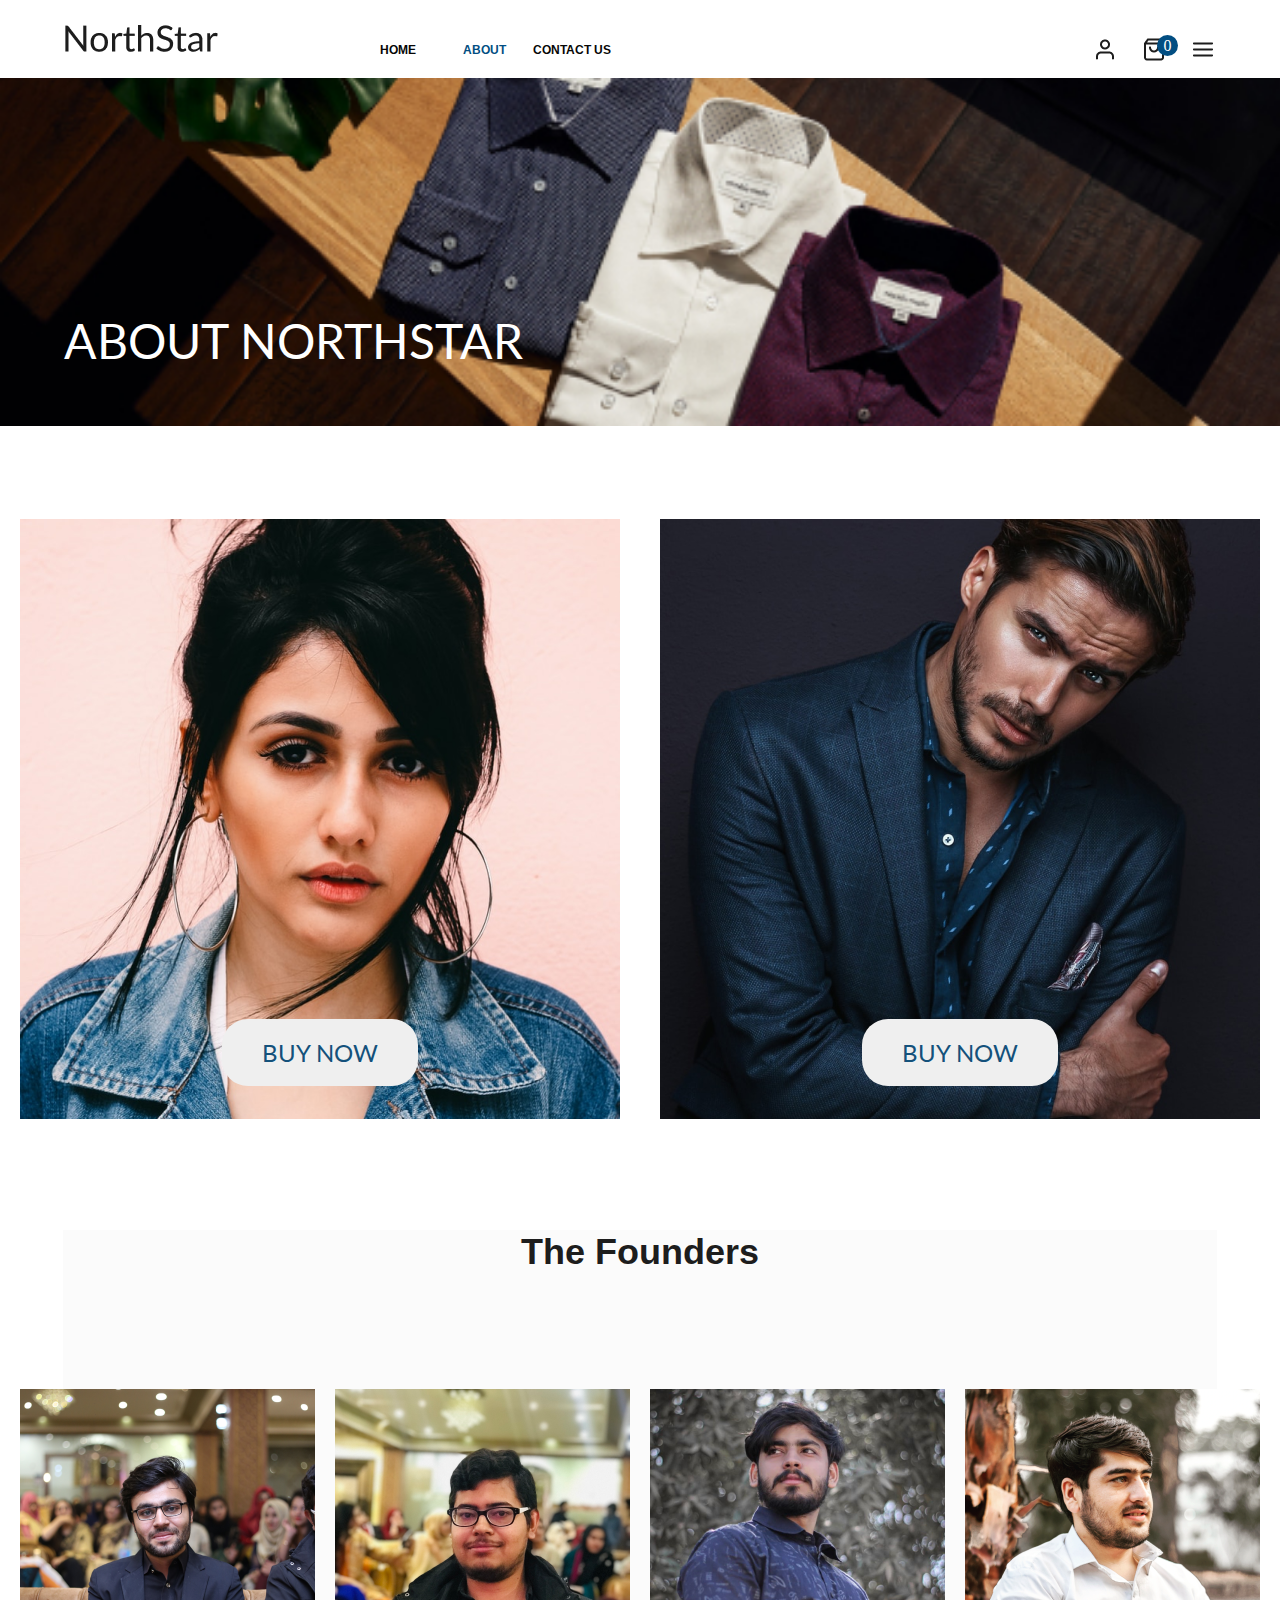
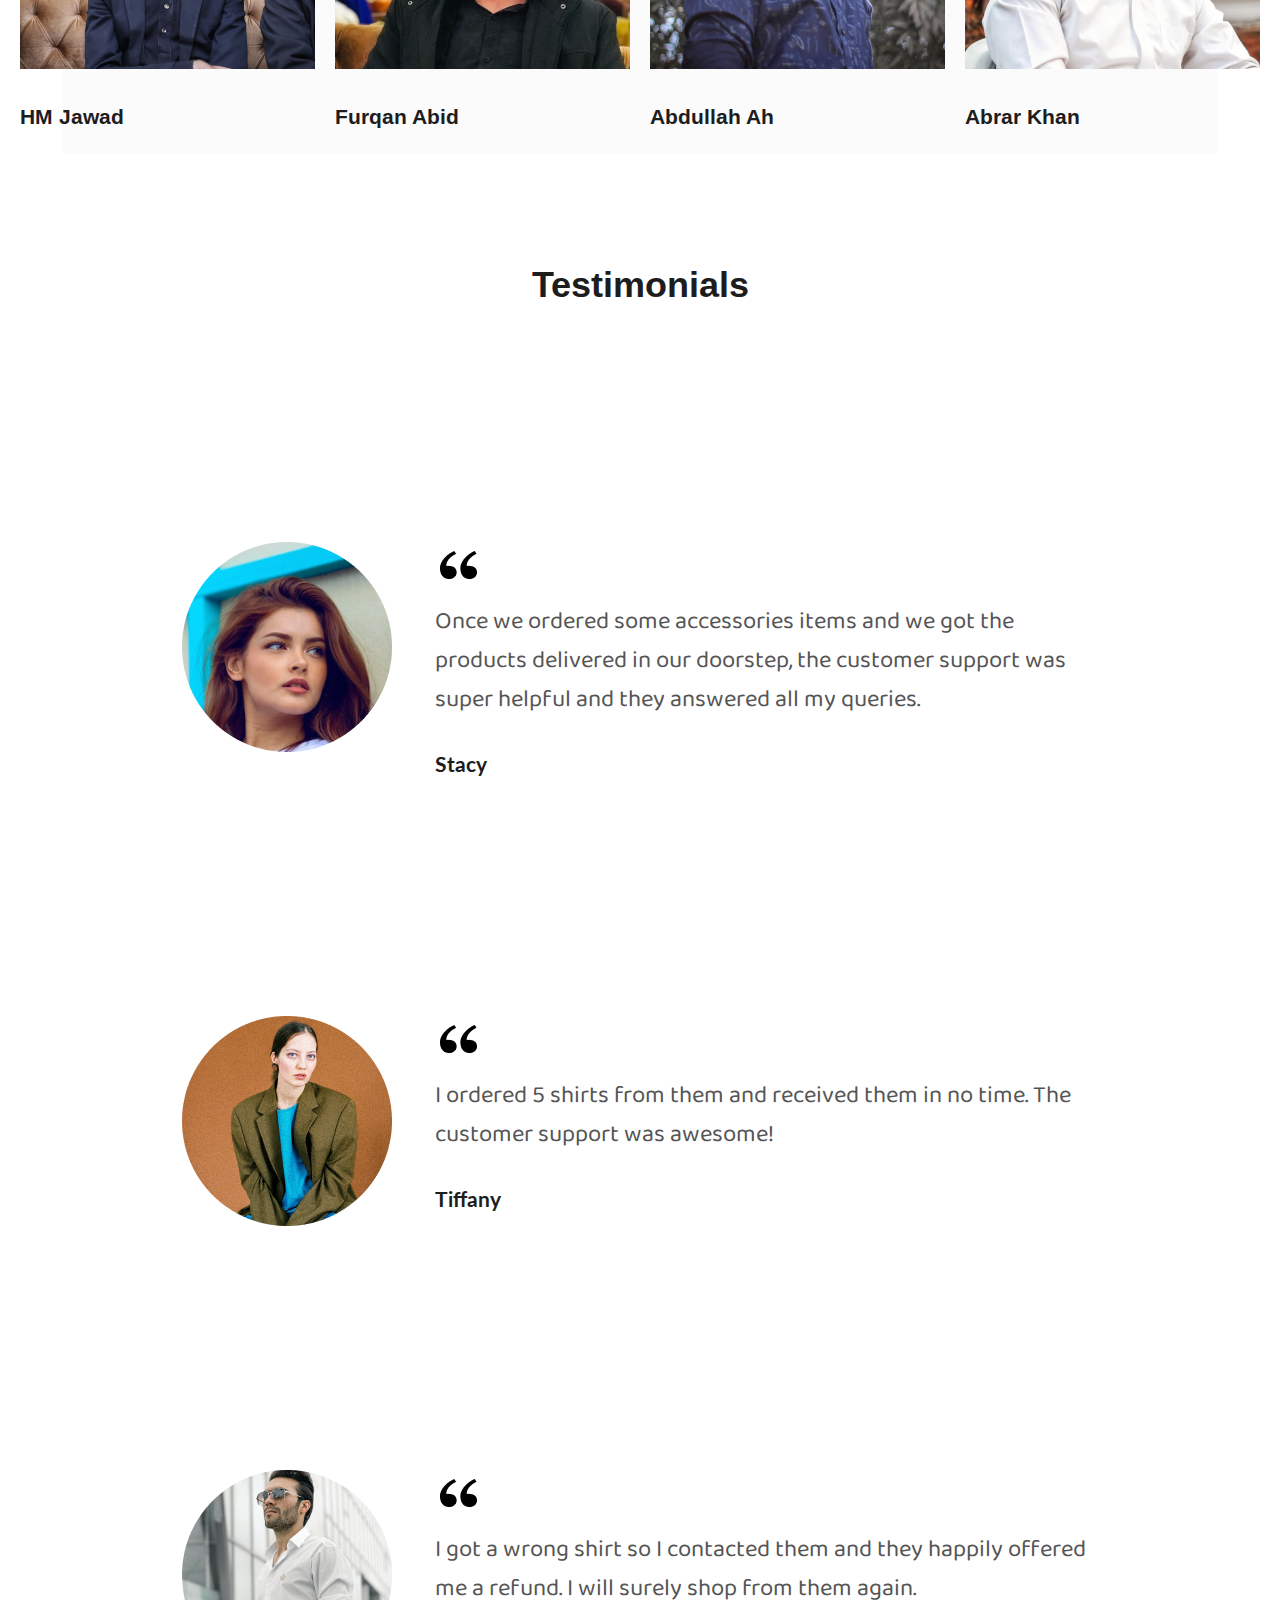
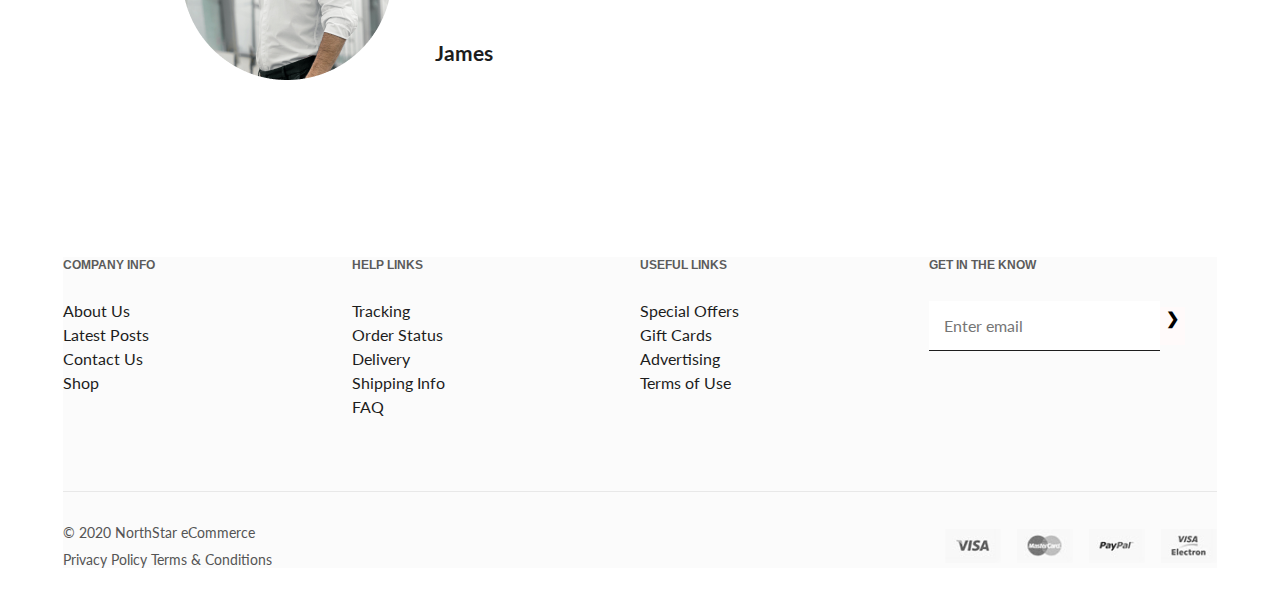
==== commit 0308de81: "submit-js-28/01/68" ====
--- a/about.html
+++ b/about.html
@@ -28,11 +28,10 @@
                     <div class="nav-login">
                         <img class="user-icon" src="images/home/user-icon.png">
                         <div class="cart-mix">
-                            <img class="cart-icon" src="images/home/cart-icon.png" alt="Cart Icon">
+                            <a href="cart.html"><img class="cart-icon" src="images/home/cart-icon.png" alt="Cart Icon"></a>
                             <div class="cart-circle">
-                              <!-- <img src="images/home/cart-icon-circle.png" alt="Cart Icon Circle"> -->
                               <div class="cart-num">
-                                <input type="text" value="10" />
+                                <span class="quantity">0</span>
                               </div>
                             </div>
                         </div>
@@ -192,14 +191,7 @@
             </div>
         </footer>
 
-        <script>
-            const hamburger = document.querySelector('.menu-icon');
-            const hamburgermenu = document.querySelector('.hamburger-menu');
-    
-            hamburger.addEventListener('click', () => {
-                hamburgermenu.classList.toggle('show');
-            });
-        </script>
+        <script src="app.js"></script>
 
     </body>
 </html>
--- a/style.css
+++ b/style.css
@@ -1,6 +1,3 @@
-/* * {
-    border: 1px solid red;
-} */
 
 body {
     margin: 0;
@@ -55,7 +52,6 @@
     align-items: flex-end;
     padding: 18px 65px 16px;
     color: #fff;
-    border-bottom: 1px solid #D6D6D6;
     gap: 140px;
 }
 
@@ -174,7 +170,7 @@
     flex-direction: column;
     align-items: flex-start;
     gap: 15px;
-    padding: 0px 15px;
+    padding: 20px 15px;
     border: none;
 }
 
@@ -193,12 +189,11 @@
     display: none;
     flex-direction: column;
     position: absolute;
-    top: 84px;
+    /* top: 0; */
     left: 0;
     background-color: white;
     width: 100%;
     box-shadow: 0px 4px 6px rgba(0, 0, 0, 0.1);
-    padding: 20px;
     z-index: 999;
 }
     
@@ -374,10 +369,10 @@
     grid-template-columns: repeat(4, 233px);
     /* justify-content: space-around; */
     gap: 82px;
-    padding: 70px 0 70px 73px;
+    margin: 70px auto 107px;
     /* width: 100%; ปิดเพราะทำหน้าจอมือถือ */
     max-width: 1240px;
-    margin: 0 auto;
+    /* margin: 0 auto; */
 }
 
 .shop-img {
@@ -524,7 +519,7 @@
 .top-sellers-mix {
     /* margin: 42px 63px 110px; */
     width: calc(1366px - 116px);
-    margin: 42px auto;
+    margin: 42px auto 110px;
 }
 
 .show-now button {
@@ -541,6 +536,7 @@
     display: flex;
     text-align: center;
     justify-content: center;
+    padding: 0;
 }
 
 /* About page */
@@ -766,7 +762,7 @@
 }
 
 .form p {
-    margin: 0px;
+    margin-bottom: 8px;
 }
 
 .form input {
@@ -775,6 +771,8 @@
     height: 58px;
     border: 1px solid #EBEBEB;
     cursor: pointer;
+    padding: 10px;
+    box-sizing: border-box;
 }
 
 .form-textarea {
@@ -792,6 +790,8 @@
     height: 188px;
     border: 1px solid #EBEBEB;
     cursor: pointer;
+    padding: 20px;
+    box-sizing: border-box;
 }
 
 .form-textarea button {
@@ -1039,9 +1039,13 @@
     margin: 0 auto 9px
 }
 
+.reviews-active {
+    border-right: none;
+}
+
 .description-title {
     display: flex;
-    padding-left: 48px;
+    /* padding-left: 48px; */
 }
 
 .description-title h3 {
@@ -1060,7 +1064,11 @@
     cursor: pointer;
 }
 
-.description-title .reviews {
+.description-title h3.clicked {
+    color: #1D1D1D;
+}
+
+.description-title .reviews-active {
     color: #818181;
     border-left: none;
 }
@@ -1071,7 +1079,7 @@
     /* margin: 48px; */
     border: 1px solid #EBEBEB;
     align-content: center;
-    margin: 0 48px;
+    /* margin: 0 48px; */
 }
 
 .description-section p {
@@ -1083,9 +1091,318 @@
     width: 1144px;
 }
 
+/* cart */
+
+.shop-cart-mix {
+    margin: 40px 63px 51px;
+}
+  
+  .cart-table {
+    width: 1240px;
+    /* border-collapse: collapse; */
+    margin-top: 75px;
+  }
+   
+  .cart-table td {
+    padding: 37px 0;
+    text-align: left;
+    border-bottom: 1px solid #EBEBEB;
+  }
+  
+  .cart-table th {
+    padding-bottom: 17px;
+    text-align: left;
+    border-bottom: 1px solid #EBEBEB;
+    font-family: 'Arimo';
+    font-size: 20px;
+    font-weight: 700;
+    color: #1D1D1D;
+  }
+
+  .product-img img {
+    padding: 37px 0;
+    text-align: left;
+    border-bottom: 1px solid #EBEBEB;
+  }
+  
+  .product-info {
+    display: flex;
+    align-items: center;
+  }
+  
+  .product-img {
+    width: 48px;
+    height: 48px;
+    margin-right: 10px;
+    object-fit: cover;
+  }
+  
+  .product-name {
+    font-size: 16px;
+    font-family: 'Baloo';
+    font-weight: 400;
+    color: #555555;
+  }
+  
+  .quantity-input {
+    width: 53px;
+    padding: 5px;
+    text-align: center;
+    height: 42px;
+    border: 2px solid #EBEBEB;
+  }
+  
+  .remove-btn {
+    background: none;
+    border: none;
+    color: red;
+    font-size: 16px;
+    cursor: pointer;
+  }
+
+  .cart-totals {
+    width: 1240px;
+    margin: 0 63px 107px;
+  }
+
+  .cart-totals h1 {
+    font-family: 'Arimo';
+    font-size: 36px;
+    font-weight: 700;
+    color: #1D1D1D;
+    margin: 0 0 34px;
+  }
+
+  .totals-row {
+    width: 531px;
+  }
+
+  .totals-row td {
+    padding: 17px 0 14px;
+    text-align: left;
+    border-bottom: 1px solid #EBEBEB;
+    font-size: 16px;
+    font-family: 'Lato';
+    color: #555555;
+    font-weight: 400;
+  }
+  
+  .totals-row th {
+    padding-bottom: 17px;
+    /* text-align: left; */
+    border-bottom: 1px solid #EBEBEB;
+    font-size: 16px;
+    font-family: 'Lato';
+    color: #555555;
+    font-weight: 400;
+  }
+
+  .totals-row.left {
+    text-align: left;
+  }
+
+  .totals-row.right {
+    text-align: right;
+  }
+  
+  .totals-row.left.total {
+    font-family: 'Arimo';
+    font-weight: 700;
+    color: #1D1D1D;
+  }
+
+  .totals-row.left.num {
+    font-family: 'Lato';
+    font-weight: 400;
+    color: #1D1D1D;
+  }
+
+  .checkout-btn {
+    text-transform: uppercase;
+    margin-top: 27px;
+    width: 262px;
+    height: 58px;
+    background-color: #D6763C;
+    font-size: 16px;
+    font-weight: 400;
+    color: #FFFFFF;
+    border: none;
+    cursor: pointer;
+  }
+  
+  .checkout-btn:hover {
+    background-color: #cf620b;
+  }
+
+    /* checkout */
+.billing-mix{
+    margin: 40px 63px 51px;
+}
+
+.breadcrumb {
+    font-size: 15px;
+    font-weight: 700;
+    font-family: 'Arimo';
+    margin: 0;
+    text-transform: uppercase;
+}
+
+.form-bill p {
+    font-family: 'Lato';
+    font-weight: 400;
+    font-size: 16px;
+    color: #242424;
+    margin: 18px 0 8px;
+}
+
+.form-bill.one p {
+    margin: 0 0 8px;
+}
+
+.breadcrumb a {
+    color: #555555;
+    text-decoration: none;
+}
+
+.breadcrumb span {
+    color: #1D1D1D;
+}
+
+.billing-details h1 {
+    font-family: 'Arimo';
+    font-size: 36px;
+    font-weight: 700;
+    color: #1D1D1D;
+}
+
+.form-bill span {
+    color: red;
+}
+
+.form-bill input {
+    width: 620px;
+    height: 48px;
+    border: 1px solid #EBEBEB;
+    padding: 10px;
+    box-sizing: border-box;
+    font-family: 'Lato';
+    font-weight: 400;
+    font-size: 16px;
+    color: #555555;
+}
+
+/* order-totals */
+.order-totals {
+    margin-left: 64px;
+}
+
+.order-totals h1 {
+    font-family: 'arimo';
+    font-size: 36px;
+    font-weight: 700;
+    color: #1D1D1D;
+    margin: 0 0 30px;
+}
+
+.order-product {
+    border: 1px solid #EBEBEB;
+    width: 1280px;
+}
+
+.check-out-product {
+    width: 762px;
+}
+
+.check-out-product th {
+    padding: 17px 16px 22px;
+}
+
+.check-out-total {
+    width: 522px;
+}
+
+.order-product th, 
+.order-product td {
+  padding: 17px 16px 22px;
+  text-align: left;
+  border-bottom: 1px solid #EBEBEB;
+}
+
+.order-product .product-list {
+    padding: 17px 36px 22px; 
+}
+
+.order-result td {
+    border-bottom: none;
+}
+
+.order-product th {
+    font-size: 16px;
+    font-family: 'Arimo';
+    font-weight: 700;
+    color: #1D1D1D;
+}
+
+.order-product td {
+    font-size: 16px;
+    font-family: 'Lato';
+    font-weight: 400;
+    color: #1D1D1D;
+}
+
+.order-product .product-subtotal {
+    color: #555555;
+}
+
+.order-product .product-total {
+    font-size: 18px;
+    font-weight: 700;
+    font-family: "Source Sans 3";
+}
+
+.order-total-mix {
+    border: 1px solid #EBEBEB;
+    margin-top: 44px;
+    width: 1280px;
+    height: 245px;
+}
+
+.order-total-result {
+    border: 1px solid #EBEBEB;
+    margin: 33px 24px;
+}
+
+.order-total-result p {
+    margin: 24px 16px;
+    font-weight: 400;
+}
+
+.place-order-btn {
+    display: flex;
+    justify-content: flex-end;
+    margin-right: 25px;
+}
+
+.place-order-btn button {
+    width: 166px;
+    height: 48px;
+    border: none;
+    background-color: #D6763C;
+    color: #FFFFFF;
+    padding: 0 36px;
+    font-size: 14px;
+    font-weight: 400;
+    cursor: pointer;
+    text-transform: uppercase;
+}
+
+.order-product.border-total {
+    border: none;
+}
+
 /* footer */
 .footer {
-    padding: 53px 63px 31px;
+    margin: 53px 63px 31px;
     background-color: #FBFBFB;
 }
 
@@ -1128,7 +1445,7 @@
 
 .email-form input {
     /* flex: 1; */
-    padding-bottom: 17px;
+    padding: 15px;
     border: none;
     font-size: 16px;
     font-family: 'Lato';
@@ -1216,22 +1533,34 @@
         transform: translate(50%, -50%);
     }
 
+    .new-arrivals {
+        margin: 42px 63px 18px;
+        width: auto;
+        margin: 42px auto;
+    }
+
     .products-mix {
         grid-template-columns: repeat(2, 295px);
         justify-content: center;
-        width: auto;
-        margin-bottom: 80px;
+        width: 100%;
+        margin: 0;
+    }
+
+    .show-now button {
+        margin: 50px auto 100px;
     }
     
     .option-mix {
         grid-template-columns: repeat(2, 233px);
         /* margin: 0 auto; */
         justify-content: center;
-        padding: 70px 0 70px 0;
+        margin: 70px 0 70px 0;
+        padding: 0;
     }
 
     .promotion-mix {
-        grid-template-columns: repeat(1, 715px);
+        grid-template-columns: repeat(1, 100%);
+        margin: 0 25px;
     }
 
     .top-sellers-mix {
@@ -1241,17 +1570,33 @@
 
     /* About */
     .select-mix {
-        grid-template-columns: 350px 350px;
+        grid-template-columns: 300px 300px;
         gap: 20px;
+        width: 620px;
+        margin: 89px auto 0;
+        height: 300px;
     }
 
     .select img {
-        width: 350px;
-        height: 350px;
+        width: 300px;
+        height: 300px;
     }
 
     .the-founders-mix {
         grid-template-columns: repeat( 2, 295px);
+    }
+
+    .the-founders {
+        width: auto;
+        margin: 107px auto 110px;
+    }
+
+    .the-founders-title {
+        margin-bottom: 67px;
+    }
+
+    .testimonials-title {
+        margin: 0;
     }
 
     .select-mix button {
@@ -1260,8 +1605,13 @@
         font-size: 18px;
     }
 
+    .big-testimonials {
+        margin: 50px 222px;
+    }
+
     .testimonials-mix {
-        margin: 107px 63px 110px;
+        /* margin: 107px auto 110px; */
+        margin: 0;
     }
 
     .testimonials-people {
@@ -1278,23 +1628,36 @@
     }
 
     .welcome-overlay-mini {
+        left: 0;
+        /* transform: translate(50%, 50%);
+        bottom: 50%; */
     }
     
     .contact-mix{
         grid-template-columns: repeat(1, 720px);
-        margin: 149px 0 90px;
+        margin: 149px auto 0;
+    }
+
+    .form p {
+        margin: 0 0 8px;
     }
 
     .form input {
         width: 100%;
+        box-sizing: border-box;
+        padding: 10px;
+        margin: 0;
     }
 
     .form {
-        grid-template-columns: 300px 300px;
+        grid-template-columns: repeat(2, 350px);
+        gap: 15px;
     }
 
     .form-textarea textarea {
         width: 100%;
+        padding: 20px;
+        box-sizing: border-box;
     }
 
     .form-textarea button {
@@ -1306,7 +1669,7 @@
     /* product */
     .products-page-mix {
         grid-template-columns: repeat(1, auto);
-        padding: 40px 63px 163px;
+        padding: 40px 43px 163px;
     }
 
     .product-view .bg-product {
@@ -1329,10 +1692,36 @@
     .description-section p {
         width: 700px;
     }
+
+    /* cart */ 
+    .cart-table {
+        width: 100%;
+    }
+
+    .cart-totals {
+        width: 500px;
+    }
+
+    .totals-row {
+        width: 500px;
+    }
+
+    /* check out */
+    .order-product {
+        width: 100%;
+    }
+
+    .order-total-mix {
+        width: 100%;
+    }
     
     /* footer */
     .footer {
-        padding: 53px 23px 31px;
+        margin: 53px 63px 31px;
+    }
+
+    .footer.contact {
+        margin: 53px 23px 31px;
     }
 
     .footer-mix {
@@ -1386,32 +1775,43 @@
         transform: translate(50%, -50%);
     }
 
+    .welcome h1 {
+        height: 100%;
+    }
+
     .products-mix {
         grid-template-columns: repeat(2, 150px);
         justify-content: center;
         width: auto;
-        margin-bottom: 80px;
+        margin: 0;
     }
 
     .new-arrivals {
-        margin: 42px 20px 18px;
+        margin: 0;
+        width: auto;
+        margin: 42px auto;
     }
 
     .products-mix img {
         width: 150px;
         height: 202px;
+    }
+
+    .show-now button {
+        margin: 40px auto 80px;
     }
     
     .option-mix {
         gap: 30px;
         grid-template-columns: repeat(1, 233px);
         /* margin: 0 auto; */
-        justify-content: flex-start;
-        padding: 70px 30px 70px;
+        justify-content: center;
+        margin: 70px 30px 70px;
     }
 
     .promotion-mix {
-        grid-template-columns: repeat(1, 380px);
+        grid-template-columns: repeat(1, 100%);
+        margin: 0 10px;
     }
 
     .promotion-mix p {
@@ -1427,13 +1827,18 @@
 
     /* About */
     .select-mix {
-        grid-template-columns: repeat(1, 250px);
+        grid-template-columns: repeat(1, 300px);
         gap: 20px;
+        margin: 89px auto 0;
     }
 
     .select img {
-        width: 250px;
-        height: 250px;
+        width: 300px;
+        height: 300px;
+    }
+
+    .the-founders-people {
+        height: 264px;
     }
 
     .the-founders-mix {
@@ -1447,6 +1852,10 @@
 
     .the-founders {
         margin: 107px 23px 110px;
+    }
+
+    .testimonials-title {
+        margin: 0;
     }
 
     .select-mix button {
@@ -1455,8 +1864,13 @@
         font-size: 18px;
     }
 
+    .big-testimonials {
+        margin: 50px 222px;
+    }
+
     .testimonials-mix {
-        margin: 107px 23px 110px;
+        /* margin: 107px auto 110px; */
+        margin: 0;
     }
 
     .testimonials-people {
@@ -1476,8 +1890,8 @@
 
     .welcome-overlay-mini {
         left: -50%;
-        transform: translate(50%, -50%);
-        top: 50%;
+        transform: translate(50%, 50%);
+        bottom: 50%;
     }
     
     .contact-mix{
@@ -1490,7 +1904,7 @@
     }
 
     .form {
-        grid-template-columns: repeat(1, 300px);
+        grid-template-columns: repeat(1, 346px);
     }
 
     .form-textarea textarea {
@@ -1533,10 +1947,78 @@
         margin: 20px auto;
         font-size: 12px;
     }
+
+    /* cart */ 
+    .cart-table {
+        width: 100%;
+    }
+    
+    .cart-totals {
+        width: 300px;
+        margin: 0 auto 107px;
+    }
+    
+    .totals-row {
+        width: 300px;
+    }
+
+    .shop-cart-mix {
+        margin: 20px 10px 31px;
+    }
+
+    .cart-table th {
+        font-size: 12px;
+    }
+
+    .product-name {
+        font-size: 10px;
+    }
+
+    .cart-table td {
+        font-size: 10px;
+    }
+
+    .quantity-input {
+        width: 23px;
+        height: 22px;
+    }
+
+    .product-img {
+        width: 28px;
+        height: 28px;
+        margin-right: 0;
+    }
+
+    /* check out */
+    .billing-mix {
+        margin: 40px 23px 51px;
+    }
+
+    .order-totals {
+        margin: 0 24px 44px;
+    }
+
+    .form-bill input {
+        width: 100%;
+    }
+
+    .order-product {
+        width: 100%;
+    }
+
+    .order-total-mix {
+        width: 100%;
+        height: 300px;
+    }
+
+    .place-order-btn {
+        justify-content: center;
+        margin-right: 0;
+    }
     
     /* footer */
     .footer {
-        padding: 53px 30px 31px;
+        margin: 53px 30px 31px;
     }
 
     .footer-mix {
@@ -1551,9 +2033,9 @@
         font-size: 15px;
     }
 
-    .footer-list {
+    /* .footer-list {
         margin-bottom: 60px;
-    }
+    } */
 
     .footer-bottom { 
         flex-direction: column-reverse;
